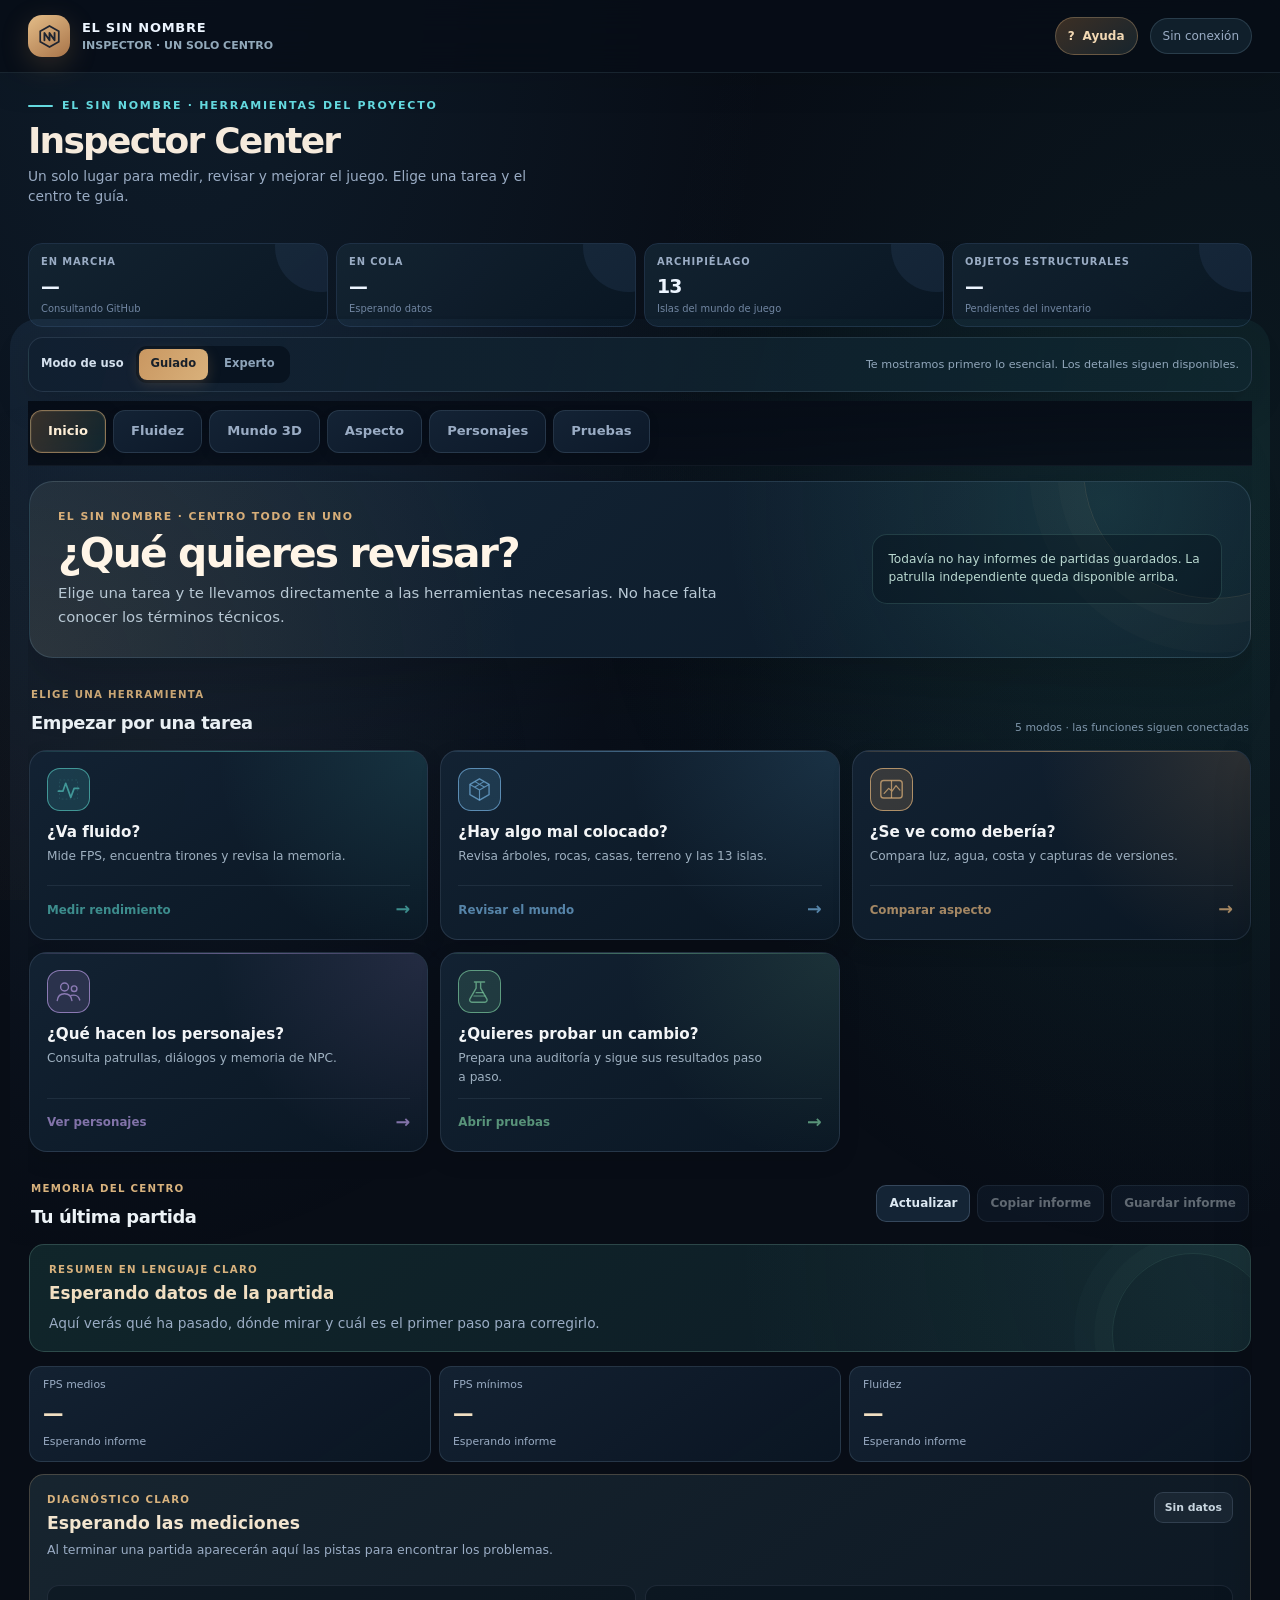
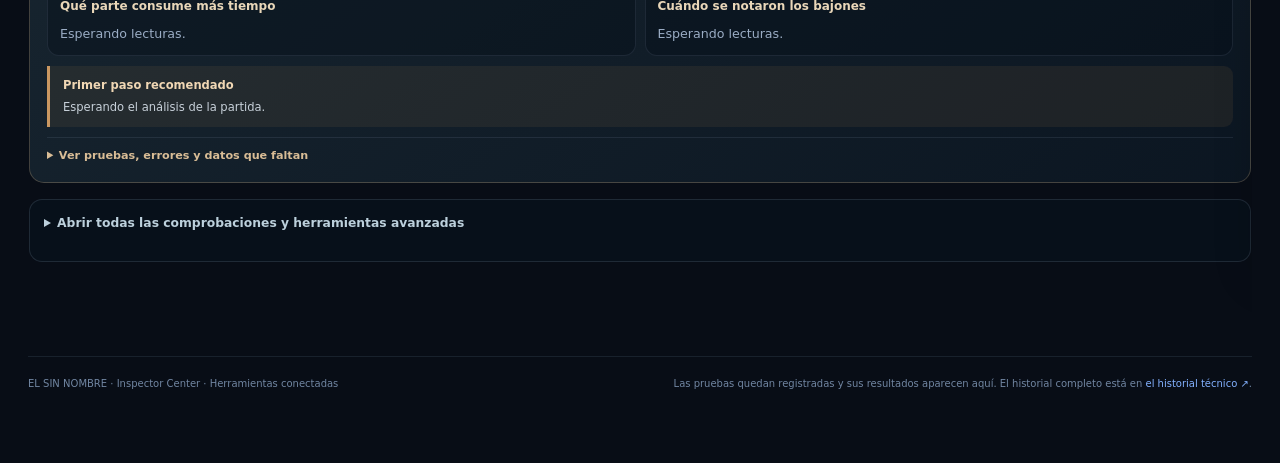
==== inspector/index.html @ 8fbc22d7 "Inspector: guardar y revisar galería de capturas * Add a persistent screenshot gallery to the Inspec" ====
<!doctype html>
<html lang="es">
<head>
<meta charset="utf-8">
<meta name="viewport" content="width=device-width,initial-scale=1,viewport-fit=cover">
<meta name="theme-color" content="#080d16">
<meta name="description" content="Centro de inspección todo en uno de EL SIN NOMBRE: rendimiento, mundo 3D, aspecto, personajes y pruebas.">
<title>Inspector Center · EL SIN NOMBRE</title>
<link rel="stylesheet" href="style.css?v=phase1-live-4">
<link rel="stylesheet" href="unified-workbench.css?v=5">
</head>
<body>
<div class="app-shell">
  <header class="topbar">
    <a class="brand" href="#inicio" aria-label="EL SIN NOMBRE Inspector Center">
      <span class="brand-mark" aria-hidden="true">
        <svg viewBox="0 0 32 32" fill="none"><path d="M16 3.5 27 9.8v12.4L16 28.5 5 22.2V9.8L16 3.5Z" stroke="#071625" stroke-width="2"/><path d="M10 20.5V11.8l6 8.7v-8.7l6 8.7v-8.7" stroke="#071625" stroke-width="2.2" stroke-linecap="round" stroke-linejoin="round"/></svg>
      </span>
      <span class="brand-name">EL SIN NOMBRE<span class="brand-sub">INSPECTOR · UN SOLO CENTRO</span></span>
    </a>
    <nav class="nav" aria-label="Navegación principal">
      <a href="#control">Pruebas</a><a href="#patrulla-exploradores">Personajes</a><a href="#telemetria">Fluidez</a><a href="#radar">Mundo</a><a href="#comparativa">Aspecto</a>
    </nav>
    <div class="topbar-actions"><button class="guide-fab" id="guideFab" type="button" aria-label="Abrir guía y ayuda" title="Ayuda paso a paso">? <span>Ayuda</span></button><span class="connection" id="connection"><span class="dot"></span>Conectando</span></div>
  </header>

  <main id="inicio">
    <section class="hero">
      <div class="hero-copy">
        <div class="eyebrow">EL SIN NOMBRE · HERRAMIENTAS DEL PROYECTO</div>
        <h1>Inspector Center</h1>
        <p>Un solo lugar para medir, revisar y mejorar el juego. Elige una tarea y el centro te guía.</p>
      </div>
      <div class="hero-aside">
        <strong>Todo conectado. Nada eliminado.</strong>
        <p>Las herramientas avanzadas, los informes y las pruebas siguen disponibles cuando los necesitas.</p>
      </div>
    </section>

    <section class="overview" id="overview" aria-label="Resumen del sistema">
      <article class="overview-card"><div class="overview-label">En marcha</div><div class="overview-value" id="overviewRunning">—</div><div class="overview-foot" id="overviewRunningFoot">Consultando GitHub</div></article>
      <article class="overview-card"><div class="overview-label">En cola</div><div class="overview-value" id="overviewQueued">—</div><div class="overview-foot" id="overviewQueuedFoot">Esperando datos</div></article>
      <article class="overview-card"><div class="overview-label">Archipiélago</div><div class="overview-value" id="overviewIslands">13</div><div class="overview-foot">Islas del mundo de juego</div></article>
      <article class="overview-card"><div class="overview-label">Objetos estructurales</div><div class="overview-value" id="overviewStructures">—</div><div class="overview-foot" id="overviewStructuresFoot">Pendientes del inventario</div></article>
    </section>
    <div class="last-good-banner" id="lastGoodNotice" hidden role="status" aria-live="polite">
      <span class="last-good-pulse" aria-hidden="true"></span>
      <div><strong id="lastGoodTitle">Mostrando los últimos datos finalizados</strong><p id="lastGoodDescription">Se conservarán mientras llega la nueva inspección.</p></div>
      <span class="last-good-run" id="lastGoodRun">—</span>
    </div>

    <section class="section" id="patrulla-exploradores">
      <div class="section-heading">
        <div><div class="section-kicker">REVISIÓN DEL ARCHIPIÉLAGO</div><h2>Patrulla de exploradores</h2><p>Eira, Sól, Ulf y Týr revisan las 13 islas y anotan lo que encuentran. Aquí verás su último recorrido y qué zonas necesitan atención.</p></div>
        <span class="section-index">LECTURAS REALES</span>
      </div>
      <article class="panel patrol-dashboard">
        <div class="patrol-dashboard-head">
          <div><div class="step-label">ÚLTIMO RECORRIDO</div><h3>¿Qué han encontrado?</h3><p id="patrolMeta">Esperando el primer informe de GitHub Actions.</p></div>
          <div class="patrol-actions"><button class="small-button" id="patrolRefresh" type="button">Actualizar patrulla</button><button class="primary" id="patrolRunWorkflow" type="button">Ver ejecución completa ↗</button></div>
        </div>
        <div class="patrol-status-row"><strong class="patrol-overall-state warning" id="patrolState">Sin informe disponible</strong><span id="patrolRenderer">Entorno pendiente</span><span id="patrolUpdated">—</span></div>
        <div class="patrol-agent-grid" id="patrolAgents">
          <div class="patrol-empty">La primera patrulla aparecerá aquí cuando termine una ejecución de GitHub Actions.</div>
        </div>
        <p class="patrol-caveat" id="patrolCaveat">Los datos que todavía no se pudieron medir aparecen como pendientes. El informe no inventa resultados.</p>
        <details class="technical"><summary>Ver informe JSON completo</summary><pre id="patrolReportJson">Sin informe todavía.</pre></details>
      </article>
    </section>

    <section class="section" id="control">
      <div class="section-heading">
        <div><div class="section-kicker">PRUEBAS DEL JUEGO</div><h2>Prepara una prueba</h2><p>Elige una comprobación cuando hayas hecho un cambio o quieras revisar un problema. Los resultados aparecerán aquí, sin tener que buscar en otras páginas.</p></div>
        <span class="section-index">RUN CONTROL</span>
      </div>
      <article class="panel active-runs-panel" aria-labelledby="activeRunsTitle">
        <div class="active-runs-head">
          <div><div class="step-label">ESTADO DE LAS PRUEBAS</div><h3 id="activeRunsTitle">Pruebas en curso <span class="active-run-count" id="activeRunCount">0</span></h3><p id="activeRunsSubtitle">Buscando pruebas en marcha y en cola…</p></div>
          <span class="live-indicator"><i></i> ACTUALIZACIÓN AUTOMÁTICA</span>
        </div>
        <div class="active-runs-list" id="activeRunsList" aria-live="polite">
          <div class="active-runs-empty"><strong>Buscando ejecuciones</strong>Las pruebas en curso y en cola aparecerán aquí.</div>
        </div>
      </article>
      <div class="control-grid">
        <article class="panel launch-panel">
          <div class="panel-title"><h3>¿Qué profundidad necesitas?</h3><span class="step-label">Puedes cambiarla antes de empezar</span></div>
          <div class="levels" role="group" aria-label="Nivel de inspección">
            <button class="level" type="button" data-level="quick" aria-pressed="true"><strong>Rápido</strong><small>Comprueba que el juego arranca</small></button>
            <button class="level" type="button" data-level="complete" aria-pressed="false"><strong>Completo</strong><small>Revisa mundo, costa y texturas</small></button>
            <button class="level" type="button" data-level="deep" aria-pressed="false"><strong>Profundo</strong><small>Añade comparación visual y mediciones</small></button>
          </div>
          <div class="field-row expert-only">
            <div class="field"><label for="targetBranch">Rama que se inspecciona</label><input id="targetBranch" value="main" autocomplete="off" spellcheck="false"></div>
            <div class="field"><label for="beforeRef">Referencia ANTES · opcional</label><input id="beforeRef" placeholder="Automática: versión anterior" autocomplete="off" spellcheck="false"></div>
          </div>
          <div class="launch-actions"><button class="primary" id="launchButton" type="button">Iniciar prueba <span aria-hidden="true">↗</span></button><button class="token-gear expert-only" id="tokenSettingsButton" type="button" aria-label="Ajustes avanzados de conexión" aria-controls="tokenDetails" aria-expanded="false" title="Ajustes avanzados">⚙</button></div>
          <p class="inline-state" id="launchMessage" role="status" aria-live="polite">Nivel elegido: <strong id="selectedLevel">Rápido</strong>. No se iniciará nada hasta que confirmes la ejecución en GitHub.</p>

          <details class="token-box" id="tokenDetails">
            <summary>Conexión avanzada · opcional</summary>
            <p>Solo hace falta si quieres iniciar pruebas sin salir de este panel. Permiso necesario: <strong>Actions: Read and write</strong>. El token se envía directamente a GitHub; nunca lo pegues en este chat.</p>
            <div class="token-input"><input id="githubToken" type="password" placeholder="github_pat_…" autocomplete="off" autocapitalize="off" spellcheck="false" aria-label="Token de acceso fino de GitHub"><button class="small-button" id="toggleToken" type="button">Mostrar</button></div>
            <div class="token-actions">
              <label><input id="sessionKeep" type="checkbox"> Mantener hasta cerrar esta pestaña</label>
              <button class="small-button" id="saveToken" type="button">Aplicar token</button>
              <button class="small-button" id="clearToken" type="button">Eliminar</button>
            </div>
            <p class="token-foot" id="tokenState">Sin token también puedes iniciar desde GitHub con el botón azul.</p>
          </details>
        </article>

        <article class="panel run-panel">
          <div class="run-top">
            <div><div class="step-label">Detalle de la prueba seleccionada</div><div class="run-number" id="runNumber">—</div><div class="run-meta" id="runBranch">Consultando rama</div><div class="run-meta" id="runDate">Consultando inicio</div></div>
            <span class="status-pill" id="runState">Buscando</span>
          </div>
          <div class="progress-row">
            <div class="progress-ring"><svg viewBox="0 0 72 72" aria-hidden="true"><circle class="track" cx="36" cy="36" r="30"/><circle class="value" id="progressCircle" cx="36" cy="36" r="30"/></svg><strong id="progressValue" aria-label="Progreso">—</strong></div>
            <div class="progress-copy"><span class="run-phase-status" id="runPhaseStatus">PREPARANDO</span><strong id="runPhaseTitle">Preparando el entorno</strong><p id="runPhaseDescription">La auditoría está consultando GitHub Actions.</p><div class="progress-track"><span id="progressTrack"></span></div></div>
          </div>
          <div class="panel-title"><h3>Imágenes del resultado</h3><span class="step-label" id="evidenceStatus">Esperando imágenes</span></div>
          <div class="evidence-inline" id="evidenceGrid" aria-live="polite"><div class="evidence-empty">Las capturas aparecerán aquí automáticamente cuando estén listas.</div></div>
          <div class="panel-title run-actions-title"><h3>Qué está comprobando</h3><span class="run-links"><a id="runArtifactsLink" href="#" target="_blank" rel="noopener">Todos los archivos ↗</a><a id="runTechnicalLink" href="#" target="_blank" rel="noopener">Logs ↗</a></span></div>
          <div class="step-list" id="stepList"><div class="empty-state"><div><strong>Conectando con el inspector</strong>Los pasos aparecerán aquí, uno por uno.</div></div></div>
          <div class="footer-meta"><span id="updatedAt">Actualizando automáticamente</span><button class="small-button" id="refreshNow" type="button">Actualizar ahora</button></div>
        </article>
      </div>
    </section>

    <section class="section" id="diagnostico-en-vivo">
      <div class="section-heading">
        <div><div class="section-kicker">MEDICIÓN EN DIRECTO</div><h2>Mide la fluidez del juego</h2><p>Abre el juego en este panel y juega como siempre. El centro irá midiendo los FPS y los tiempos de fotograma para localizar los tirones.</p></div>
        <span class="section-index">SESIÓN LOCAL</span>
      </div>
      <article class="chart-card live-diagnostic-card">
        <div class="live-diagnostic-actions">
          <button class="primary" id="liveGameStart" type="button">Abrir el juego y medir</button>
          <button class="small-button" id="liveGameSample" type="button" disabled>Tomar muestra</button>
          <button class="small-button" id="liveGameStop" type="button" disabled>Detener medición</button>
          <label class="live-device-confirm"><input id="livePhysicalDevice" type="checkbox"> Estoy midiendo en mi Galaxy S26 Ultra</label><label class="live-device-confirm expert-only"><input id="liveEnableGpuProfiler" type="checkbox"> Medición avanzada de GPU (puede añadir carga)</label><span id="liveDiagnosticStatus" role="status" aria-live="polite">Esperando que abras el juego.</span>
        </div>
        <div class="live-game-frame-wrap" id="liveGameFrameWrap" hidden>
          <iframe id="liveGameFrame" title="EL SIN NOMBRE · sesión de medición" loading="lazy" allow="fullscreen; gamepad" referrerpolicy="strict-origin-when-cross-origin"></iframe>
        </div>
        <section class="capture-vault" aria-labelledby="captureVaultTitle">
          <div class="capture-vault-head">
            <div><span class="section-kicker">GALERÍA LOCAL</span><h3 id="captureVaultTitle">Capturas de tu partida</h3><p>Guarda imágenes del juego en este navegador y vuelve a verlas cuando regreses al Inspector.</p></div>
            <button class="primary" id="captureGameScreenshot" type="button" disabled>Guardar captura</button>
          </div>
          <div id="captureVaultStatus" class="capture-vault-status" role="status" aria-live="polite">Abre el juego para habilitar las capturas.</div>
          <div id="captureVaultGrid" class="capture-vault-grid"><div class="capture-vault-empty">Todavía no hay capturas guardadas.</div></div>
        </section>
        <div class="live-diagnostic-grid">
          <div><span>FPS del juego</span><strong id="liveFps">—</strong></div>
          <div><span>Frame time p50</span><strong id="liveP50">—</strong></div>
          <div><span>Frame time p95</span><strong id="liveP95">—</strong></div>
          <div><span>Frame time p99</span><strong id="liveP99">—</strong></div>
          <div><span>CPU · actualización del mundo</span><strong id="liveWorldCpu">—</strong></div>
          <div><span>CPU · envío de render</span><strong id="liveRenderCpu">—</strong></div>
          <div><span>GPU · tiempo de fotograma</span><strong id="liveGpu">—</strong></div>
          <div><span>Babylon · tiempo de render</span><strong id="liveSceneRender">—</strong></div>
          <div><span>Draw calls</span><strong id="liveDrawCalls">—</strong></div>
          <div><span>Mallas activas</span><strong id="liveActiveMeshes">—</strong></div>
          <div><span>Resolución interna</span><strong id="liveRenderSize">—</strong></div>
          <div><span>Heap JavaScript</span><strong id="liveHeap">—</strong></div>
        </div>
        <section class="live-finding-panel" aria-live="polite" aria-label="Resultado del diagnóstico">
          <div class="live-finding-head">
            <div><span>Resultado de la sesión</span><strong id="liveFindingStatus">Sin muestras suficientes</strong></div>
            <div><span>Gravedad</span><strong id="liveFindingSeverity">Sin determinar</strong></div>
            <div><span>Prioridad</span><strong id="liveFindingPriority">Sin asignar</strong></div>
          </div>
          <p id="liveFindingInterpretation">Inicia una partida para recoger intervalos válidos.</p>
          <div class="live-finding-columns">
            <div><strong>Posibles causas (no confirmadas)</strong><ul id="liveFindingCauses"><li>Aún no hay evidencias suficientes.</li></ul></div>
            <div><strong>Siguientes comprobaciones</strong><ul id="liveFindingNextSteps"><li>Repetir la medición en condiciones comparables.</li></ul></div>
          </div>
        </section>
        <div class="live-diagnostic-note" id="liveDiagnosticSource">Los datos aparecerán cuando el juego esté iniciado.</div>
        <div class="live-diagnostic-actions"><button class="small-button" id="liveDownloadReport" type="button">Descargar informe JSON</button></div>
        <p class="live-diagnostic-note">El navegador no ofrece temperatura del SoC/GPU, uso total de CPU, RAM total ni VRAM. El indicador de dispositivo es una declaración manual, no una comprobación técnica. Los resultados de CI/SwiftShader no representan la GPU real del teléfono.</p>
        <details class="technical"><summary>Ver evidencia de esta sesión</summary><pre id="liveDiagnosticJson">Sin muestras todavía.</pre></details>
      </article>
    </section>


    <section class="section" id="mundo">
      <div class="section-heading">
        <div><div class="section-kicker">REVISIÓN DEL ESCENARIO</div><h2>Revisa el mundo 3D</h2><p>Haz una captura después de recorrer la zona que te interesa. Revisaremos dónde están los objetos, cómo apoyan en el terreno y si hay problemas de colisión o texturas.</p></div>
        <span class="section-index">ESTADO DEL MUNDO</span>
      </div>
      <article class="chart-card live-diagnostic-card">
        <div class="live-diagnostic-actions">
          <button class="primary" id="worldInspectionCapture" type="button" disabled>Capturar la escena</button>
          <span id="worldInspectionStatus" role="status" aria-live="polite">Abre el juego en el panel de diagnóstico para habilitar la captura.</span>
        </div>
        <div class="live-diagnostic-grid">
          <div><span>Islas encontradas</span><strong id="worldIslandsCount">—</strong></div>
          <div><span>Objetos 3D revisados</span><strong id="worldMeshCount">—</strong></div>
          <div><span>Elementos móviles</span><strong id="worldTransformCount">—</strong></div>
          <div><span>Construcciones revisadas</span><strong id="worldStructureCount">—</strong></div>
          <div><span>Construcciones con problemas</span><strong id="worldUnsafeCount">—</strong></div>
          <div><span>Problemas que siguen visibles</span><strong id="worldVisibleUnsafeCount">—</strong></div>
          <div><span>Personajes del mundo</span><strong id="worldActorCount">—</strong></div>
          <div><span>Tripulantes enemigos</span><strong id="worldShipCrewCount">—</strong></div>
          <div><span>Texturas por cargar</span><strong id="worldPendingTextures">—</strong></div>
          <div><span>Animaciones</span><strong id="worldAnimationGroups">—</strong></div>
          <div><span>Objetos con colisión</span><strong id="worldCollisionCount">—</strong></div>
          <div><span>Posiciones incorrectas</span><strong id="worldInvalidTransformCount">—</strong></div>
          <div><span>FPS al capturar</span><strong id="worldFps">—</strong></div>
          <div><span>Zonas de colisión</span><strong id="worldColliderCount">—</strong></div>
          <div><span>Alturas del terreno</span><strong id="worldTerrainRange">—</strong></div>
        </div>
        <section class="live-finding-panel" aria-live="polite" aria-label="Hallazgos de inspección del mundo">
          <div class="live-finding-head">
            <div><span>Resultado de la inspección</span><strong id="worldInspectionFindingStatus">Sin captura</strong></div>
            <div><span>Prioridad máxima</span><strong id="worldInspectionFindingSeverity">—</strong></div>
          </div>
          <p id="worldInspectionFindingSummary">La captura se realiza únicamente cuando la solicitas.</p>
          <div class="live-finding-columns">
            <div><strong>Hallazgos y evidencias</strong><ul id="worldInspectionFindings"><li>Sin hallazgos todavía.</li></ul></div>
            <div><strong>Calidad de datos</strong><ul id="worldInspectionQuality"><li>Esperando la primera captura.</li></ul></div>
          </div>
        </section>
        <div class="live-diagnostic-actions"><button class="small-button" id="worldInspectionDownload" type="button" disabled>Descargar informe del mundo</button></div>
        <details class="technical"><summary>Ver inventario completo de Babylon.js</summary><pre id="worldInspectionJson">Sin captura todavía.</pre></details>
      </article>
    </section>

    <section class="section" id="telemetria">
      <div class="section-heading">
        <div><div class="section-kicker">HISTORIAL DE MEDICIONES</div><h2>Cómo se ha comportado el juego</h2><p>Consulta la evolución de los FPS y los tirones de las partidas guardadas.</p></div>
        <span class="section-index">DATOS MEDIDOS</span>
      </div>
      <div class="telemetry-grid" id="telemetryGrid">
        <article class="chart-card performance-card">
          <div class="chart-card-head">
            <div><h3>FPS y frame time</h3><p>Objetivo: 60 FPS · 16,6 ms</p></div>
            <details class="chart-help"><summary aria-label="Ayuda: FPS y frame time">?</summary><div>FPS: cuadros por segundo; 60 es el objetivo. Frame time p95: tiempo que tarda el 95 % de los fotogramas; cuanto menor, mejor. La línea verde marca 60 FPS y 16,6 ms. Las líneas discontinuas son ANTES.</div></details>
          </div>
          <div class="chart-legend"><span><i class="legend-line fps"></i> FPS DESPUÉS</span><span><i class="legend-line frame"></i> Frame time DESPUÉS</span><span><i class="legend-line baseline"></i> ANTES</span><span><i class="legend-line target"></i> Objetivo</span></div>
          <svg id="performanceChart" viewBox="0 0 720 238" role="img" aria-label="Gráfica temporal de FPS y tiempo de fotograma con líneas objetivo"></svg>
          <div class="chart-summary" id="performanceSummary">Esperando muestras de rendimiento.</div><div class="gauge-pair"><div class="gauge-card" id="fpsGaugeCard"><svg class="semigauge" viewBox="0 0 160 94" role="img" aria-label="FPS"><path class="gauge-track" d="M 18 78 A 62 62 0 0 1 142 78" pathLength="100"/><path class="gauge-arc" id="fpsGaugeArc" d="M 18 78 A 62 62 0 0 1 142 78" pathLength="100"/><line class="gauge-needle" id="fpsGaugeNeedle" x1="80" y1="78" x2="80" y2="29"/><circle class="gauge-hub" cx="80" cy="78" r="5"/></svg><strong id="fpsGaugeValue">—</strong><span class="gauge-label">FPS</span><small id="fpsGaugeState">Esperando datos</small></div><div class="gauge-card" id="frameGaugeCard"><svg class="semigauge" viewBox="0 0 160 94" role="img" aria-label="Tiempo por fotograma"><path class="gauge-track" d="M 18 78 A 62 62 0 0 1 142 78" pathLength="100"/><path class="gauge-arc" id="frameGaugeArc" d="M 18 78 A 62 62 0 0 1 142 78" pathLength="100"/><line class="gauge-needle" id="frameGaugeNeedle" x1="80" y1="78" x2="80" y2="29"/><circle class="gauge-hub" cx="80" cy="78" r="5"/></svg><strong id="frameGaugeValue">—</strong><span class="gauge-label">Tiempo por fotograma</span><small id="frameGaugeState">Esperando datos</small></div></div>
        </article>
        <article class="chart-card memory-card">
          <div class="chart-card-head">
            <div><h3>Memoria JavaScript</h3><p>Heap del navegador · MB</p></div>
            <details class="chart-help"><summary aria-label="Ayuda: memoria JavaScript">?</summary><div>Mide el heap JavaScript expuesto por Chromium desde que entra la partida y durante las lecturas posteriores. No es la RAM total del móvil ni la memoria de vídeo (VRAM); esas cifras no están disponibles en esta prueba.</div></details>
          </div>
          <div class="chart-legend"><span><i class="legend-line memory"></i> DESPUÉS</span><span><i class="legend-line baseline"></i> ANTES</span></div>
          <svg id="memoryChart" viewBox="0 0 720 190" role="img" aria-label="Gráfica de memoria del heap JavaScript durante la entrada al juego"></svg>
          <div class="chart-summary" id="memorySummary">Esperando una lectura de heap.</div>
        </article>
<article class="metric-card cpu-card gauge-metric-card"><div class="metric-head"><span class="metric-icon">◇</span><span class="metric-name">CPU · actualización del mundo</span></div><div class="gauge-card" id="worldCpuGaugeCard"><svg class="semigauge" viewBox="0 0 160 94" role="img" aria-label="Actualización"><path class="gauge-track" d="M 18 78 A 62 62 0 0 1 142 78" pathLength="100"/><path class="gauge-arc" id="worldCpuGaugeArc" d="M 18 78 A 62 62 0 0 1 142 78" pathLength="100"/><line class="gauge-needle" id="worldCpuGaugeNeedle" x1="80" y1="78" x2="80" y2="29"/><circle class="gauge-hub" cx="80" cy="78" r="5"/></svg><strong id="worldCpuGaugeValue">—</strong><span class="gauge-label">Actualización</span><small id="worldCpuGaugeState">Esperando datos</small></div><div class="metric-value" id="worldCpuValue">—</div><div class="metric-unit" id="worldCpuUnit">Esperando mediciones de la inspección</div></article>
<article class="metric-card cpu-card gauge-metric-card"><div class="metric-head"><span class="metric-icon">▧</span><span class="metric-name">CPU · envío de render</span></div><div class="gauge-card" id="renderCpuGaugeCard"><svg class="semigauge" viewBox="0 0 160 94" role="img" aria-label="Preparación de render"><path class="gauge-track" d="M 18 78 A 62 62 0 0 1 142 78" pathLength="100"/><path class="gauge-arc" id="renderCpuGaugeArc" d="M 18 78 A 62 62 0 0 1 142 78" pathLength="100"/><line class="gauge-needle" id="renderCpuGaugeNeedle" x1="80" y1="78" x2="80" y2="29"/><circle class="gauge-hub" cx="80" cy="78" r="5"/></svg><strong id="renderCpuGaugeValue">—</strong><span class="gauge-label">Preparación de render</span><small id="renderCpuGaugeState">Esperando datos</small></div><div class="metric-value" id="renderCpuValue">—</div><div class="metric-unit" id="renderCpuUnit">Esperando mediciones de la inspección</div></article>
      </div>
      <div class="telemetry-caveat" id="telemetryCaveat">La prueba usa Chromium + ANGLE SwiftShader. No es una medición física de la GPU Adreno ni de la RAM total del S26 Ultra.</div>
      <details class="technical"><summary>Ver datos originales y diagnóstico</summary><pre id="technicalJson">Los diagnósticos aparecerán aquí cuando la inspección publique su manifiesto.</pre></details>
    </section>


    <section class="section" id="radar">
      <div class="section-heading">
        <div><div class="section-kicker">MAPA DEL ARCHIPIÉLAGO</div><h2>Explora las 13 islas</h2><p>Selecciona una isla o una construcción para ver su ubicación y si está bien apoyada en el terreno.</p></div>
        <span class="section-index">13 ISLAS</span>
      </div>
      <article class="panel radar-panel">
        <div class="panel-title"><h3>13 islas · 39 estructuras</h3><div class="panel-title-tools"><span class="step-label" id="radarStats">Esperando inventario</span><details class="chart-help"><summary aria-label="Ayuda: radar de islas">?</summary><div>Cada isla usa coordenadas reales del motor. Los puntos son estructuras: verde = apoyo dentro de 2 cm; rojo = desnivel superior a 2 cm; gris = falta medición. El contador muestra lo detectado de un objetivo de 39, no completa datos ausentes.</div></details></div></div>
        <div class="radar-layout">
          <div>
            <div class="radar-map">
              <svg id="radarSvg" viewBox="0 0 900 540" role="img" aria-label="Mapa vectorial interactivo de las trece islas"></svg>
              <div class="empty-state" id="radarEmpty"><div><strong>El radar se está preparando</strong>El inventario de islas y estructuras se dibujará con coordenadas reales de Babylon, no con posiciones estimadas.</div></div>
            </div>
            <div class="radar-legend"><span class="legend-item"><i class="legend-dot green"></i> Apoyo ≤ 2 cm</span><span class="legend-item"><i class="legend-dot red"></i> Desnivel &gt; 2 cm</span><span class="legend-item"><i class="legend-dot"></i> Sin medir</span><span class="legend-item">● Isla · punto pequeño: estructura</span></div>
            <div class="radar-footer">La inspección principal es de solo lectura. Los estados se obtienen de las mediciones geométricas y de los informes de cimentación; los elementos sin medida no se marcan como correctos.</div>
          </div>
          <aside class="radar-side" id="radarDetail"><div class="empty-state"><div><strong>Selecciona una isla</strong>El detalle de sus estructuras y apoyos aparecerá aquí.</div></div></aside>
        </div>
        <div class="radar-counts" id="radarCounts"></div>
      </article>
    </section>


    <section class="section" id="comparativa">
      <div class="section-heading">
        <div><div class="section-kicker">COMPARACIÓN VISUAL</div><h2>Compara el antes y el después</h2><p>Elige amanecer, mediodía, atardecer o noche y desliza la imagen para ver los cambios.</p></div>
        <span class="section-index">S26 ULTRA · A/B</span>
      </div>
      <article class="panel compare-panel">
        <div class="panel-title"><h3><span id="phaseName">Amanecer</span> <span class="muted" id="phaseTime">06:00</span></h3><span class="step-label"><span id="beforeBuild">—</span> → <span id="afterBuild">—</span></span></div>
        <div class="phase-tabs" role="group" aria-label="Fase horaria">
          <button class="phase-tab" data-phase="dawn" type="button" aria-pressed="true"><span class="phase-thumb"><img alt="" loading="lazy"><span class="phase-placeholder">Pendiente</span><svg class="sky-art dawn" viewBox="0 0 120 52" aria-hidden="true"><path d="M0 39 Q30 34 60 39 T120 39M0 46 Q30 41 60 46 T120 46" fill="none" stroke="currentColor" stroke-opacity=".5" stroke-width="2"/><circle cx="60" cy="31" r="10" fill="#f3c27c"/></svg></span><strong>Amanecer</strong><small>06:00 · luz fría</small></button>
          <button class="phase-tab" data-phase="noon" type="button" aria-pressed="false"><span class="phase-thumb"><img alt="" loading="lazy"><span class="phase-placeholder">Pendiente</span><svg class="sky-art noon" viewBox="0 0 120 52" aria-hidden="true"><path d="M0 40 Q30 35 60 40 T120 40" fill="none" stroke="currentColor" stroke-opacity=".55" stroke-width="2"/><circle cx="60" cy="18" r="11" fill="#f7d47a"/><g stroke="#f7d47a" stroke-width="2" stroke-linecap="round"><path d="M60 2v6M60 29v6M44 18h6M70 18h6M48 6l4 4M68 26l4 4M72 6l-4 4M52 26l-4 4"/></g></svg></span><strong>Mediodía</strong><small>12:00 · luz alta</small></button>
          <button class="phase-tab" data-phase="dusk" type="button" aria-pressed="false"><span class="phase-thumb"><img alt="" loading="lazy"><span class="phase-placeholder">Pendiente</span><svg class="sky-art dusk" viewBox="0 0 120 52" aria-hidden="true"><path d="M0 39 Q30 34 60 39 T120 39M0 46 Q30 41 60 46 T120 46" fill="none" stroke="currentColor" stroke-opacity=".5" stroke-width="2"/><circle cx="60" cy="37" r="10" fill="#ee966e"/></svg></span><strong>Atardecer</strong><small>18:00 · luz cálida</small></button>
          <button class="phase-tab" data-phase="midnight" type="button" aria-pressed="false"><span class="phase-thumb"><img alt="" loading="lazy"><span class="phase-placeholder">Pendiente</span><svg class="sky-art midnight" viewBox="0 0 120 52" aria-hidden="true"><path d="M0 40 Q30 35 60 40 T120 40M0 46 Q30 41 60 46 T120 46" fill="none" stroke="currentColor" stroke-opacity=".5" stroke-width="2"/><path d="M63 8a13 13 0 1 0 13 18A11 11 0 0 1 63 8Z" fill="#bed4f9"/><g fill="#e7efff"><circle cx="36" cy="13" r="1.4"/><circle cx="91" cy="11" r="1.2"/><circle cx="102" cy="27" r="1"/></g></svg></span><strong>Noche</strong><small>00:00 · iluminación nocturna</small></button>
        </div>
        <div class="compare-layout">
          <div>
            <div class="compare-stage" id="compareStage" hidden>
              <img id="beforeImage" alt="Escena ANTES">
              <img id="afterImage" class="after-layer" alt="Escena DESPUÉS">
              <img id="differenceImage" class="difference-layer" alt="Mapa de diferencias">
              <span class="compare-tag before" id="beforeTag">ANTES</span><span class="compare-tag after" id="afterTag">DESPUÉS</span><span class="compare-divider" id="compareDivider"></span>
            </div>
            <div class="empty-state" id="compareEmpty"><div><strong>Esperando capturas de comparación</strong>Una inspección profunda publica las ocho imágenes y los cuatro mapas de diferencias para este visor.</div></div>
          </div>
          <aside class="compare-controls">
            <h3>Comparación táctil</h3><p>Arrastra el control o desliza sobre la imagen para comparar las dos versiones.</p>
            <div class="range-label"><span>Antes</span><span>Revelar después</span></div>
            <input id="compareRange" type="range" min="0" max="100" value="50" aria-label="Deslizador de comparación antes y después">
            <div class="toggle-row"><label for="differenceToggle">Superponer mapa de diferencias</label><input class="switch" id="differenceToggle" type="checkbox"></div>
            <div class="phase-stats"><div class="phase-stat"><span>Lectura de esta fase</span><strong id="phaseMeta">0 / 4 fases disponibles</strong></div><div class="phase-stat"><span>Prueba visual</span><strong>Capturas sincronizadas</strong></div></div>
          </aside>
        </div>
        <div class="compare-note"><svg viewBox="0 0 24 24" fill="none" stroke="currentColor" stroke-width="1.8"><circle cx="12" cy="12" r="9"/><path d="M12 11v5m0-8h.01"/></svg><span>Las imágenes se capturan con la misma semilla, cámara y hora del día. El comparador usa pruebas de Chromium; las diferencias de píxeles son evidencia visual, no una valoración automática de calidad.</span></div>
      </article>
    </section>


    
    
    
    




    <section class="section" id="inteligencia-npc">
      <div class="section-heading">
        <div><div class="section-kicker">PERSONAJES Y MEMORIA</div><h2>Qué recuerdan los personajes</h2><p>Consulta qué han observado los especialistas, cómo evolucionan los diálogos y qué problemas se repiten entre partidas.</p></div>
        <span class="section-index">MEMORIA LOCAL</span>
      </div>
      <article class="chart-card live-diagnostic-card">
        <div class="live-diagnostic-actions">
          <button class="primary" id="npcAgentsRefresh" type="button">Actualizar informes</button>
          <button class="small-button" id="npcAgentsExport" type="button">Exportar informes y análisis</button>
          <span id="npcAgentsStatus" role="status" aria-live="polite">Esperando la memoria local de especialistas.</span>
        </div>
        <div class="live-diagnostic-grid">
          <div><span>Partidas guardadas</span><strong id="npcAgentsSessionCount">—</strong></div>
          <div><span>Lecturas acumuladas</span><strong id="npcAgentsSampleCount">—</strong></div>
          <div><span>Especialistas</span><strong>4</strong></div>
          <div><span>Modo juego</span><strong>Sin agentes físicos</strong></div>
        </div>
        <h3>Estado de los especialistas</h3>
        <div class="telemetry-grid" id="npcAgentsSpecialists">
          <p class="live-diagnostic-note">Cargando Eira, Sól, Ulf y Týr…</p>
        </div>
        <h3>Informes recientes de partidas</h3>
        <div class="telemetry-grid" id="npcAgentsReports">
          <p class="live-diagnostic-note">Todavía no se han leído informes.</p>
        </div>
        <details class="technical"><summary>Memoria compartida de especialistas</summary><ul id="npcAgentsMemory"><li>Esperando registros.</li></ul></details>
        <p class="live-diagnostic-note">El análisis de rendimiento es local y basado en mediciones. El puente de IA externo no se considera conectado mientras no exista un servicio HTTPS autenticado. Las reparaciones no se aplican automáticamente ni se publican sin validación y supervisión.</p>
      </article>
    </section>

    <footer class="footer"><span>EL SIN NOMBRE · Inspector Center · Herramientas conectadas</span><span>Las pruebas quedan registradas y sus resultados aparecen aquí. El historial completo está en <a id="artifactsLink" href="https://github.com/bonillamarquezpablo-lab/Minimo-android/actions" target="_blank" rel="noopener">el historial técnico ↗</a>.</span></footer>
  </main>
  <aside class="guide-panel" id="guidePanel" hidden role="dialog" aria-modal="false" aria-labelledby="guideStepTitle" aria-live="polite">
    <div class="guide-panel-top"><span id="guideStepMeta">PASO 1 DE 7</span><button class="guide-close" id="guideClose" type="button" aria-label="Cerrar guía">×</button></div>
    <div class="guide-panel-progress"><span id="guideProgress"></span></div>
    <h2 id="guideStepTitle">Vamos paso a paso</h2>
    <p id="guideStepText">Te explicaré cómo usar el Inspector.</p>
    <div class="guide-panel-actions">
      <button class="guide-secondary" id="guidePrev" type="button">Anterior</button>
      <button class="guide-primary" id="guideNext" type="button">Siguiente →</button>
    </div>
    <button class="guide-finish" id="guideFinish" type="button">Terminar guía</button>
  </aside>
</div>
<script src="app.js?v=20261113.11" defer></script>
<script type="module" src="phase1-live.js?v=4"></script>
<script src="explorer-patrol.js?v=1" defer></script>
<script src="../scripts/npc-agent-core.js" defer></script>
<script src="../scripts/npc-agent-runtime.js" defer></script>
<script src="npc-agents.js?v=3" defer></script>
<script src="unified-workbench.js?v=7" defer></script>
</body>
</html>
---- inspector/style.css ----
:root{
  color-scheme:dark;
  --bg:#080d16;--surface:#111b2a;--surface-2:#172437;--surface-3:#1d3049;
  --line:#263b55;--line-soft:#1e3045;--text:#edf5ff;--muted:#9aacc4;
  --subtle:#7186a2;--blue:#83b1ff;--cyan:#65dbe1;--green:#52d5a0;
  --amber:#f4bd68;--red:#ff777f;--shadow:0 24px 70px rgba(0,0,0,.28);
  --radius:24px;
}
*{box-sizing:border-box}
html{scroll-behavior:smooth;scroll-padding-top:88px}
body{margin:0;min-width:320px;background:radial-gradient(ellipse at 18% -10%,rgba(48,93,146,.34),transparent 46%),radial-gradient(ellipse at 100% 26%,rgba(23,102,112,.12),transparent 34%),var(--bg);color:var(--text);font:15px/1.55 Inter,ui-sans-serif,system-ui,-apple-system,BlinkMacSystemFont,"Segoe UI",sans-serif}
button,input{font:inherit}
button,a,input{ -webkit-tap-highlight-color:transparent}
button{color:inherit}
a{color:var(--blue)}
.app-shell{max-width:1440px;margin:0 auto;padding:0 28px 72px}
.topbar{position:sticky;top:0;z-index:20;display:flex;align-items:center;justify-content:space-between;gap:22px;margin:0 -28px;padding:15px 28px;border-bottom:1px solid rgba(113,141,174,.16);background:rgba(8,13,22,.88);backdrop-filter:blur(18px)}
.brand{display:flex;align-items:center;gap:12px;min-width:220px;text-decoration:none;color:var(--text)}
.brand-mark{width:42px;height:42px;border-radius:14px;background:linear-gradient(145deg,#8db7ff,#3e6bb5);display:grid;place-items:center;box-shadow:0 8px 26px rgba(83,145,234,.2)}
.brand-mark svg{width:27px;height:27px}
.brand-name{font-weight:850;letter-spacing:.055em;font-size:13px;line-height:1.2}
.brand-sub{display:block;color:var(--muted);font-size:11px;font-weight:550;letter-spacing:0;margin-top:4px}
.nav{display:flex;align-items:center;gap:5px}
.nav a{color:var(--muted);padding:8px 12px;border-radius:999px;text-decoration:none;font-size:13px;font-weight:650}
.nav a:hover,.nav a:focus-visible{color:var(--text);background:#1a2a3e;outline:none}
.connection{display:inline-flex;align-items:center;gap:8px;padding:8px 12px;border:1px solid var(--line);border-radius:999px;background:#111d2d;color:var(--muted);font-size:12px;white-space:nowrap}
.dot{width:8px;height:8px;border-radius:50%;background:var(--amber);box-shadow:0 0 0 4px rgba(244,189,104,.1)}
.connection.online .dot{background:var(--green);box-shadow:0 0 0 4px rgba(82,213,160,.1)}
.hero{display:grid;grid-template-columns:minmax(0,1.4fr) minmax(260px,.6fr);gap:28px;align-items:end;padding:44px 0 26px}
.eyebrow{display:flex;align-items:center;gap:9px;color:var(--cyan);font-size:11px;font-weight:850;letter-spacing:.16em;text-transform:uppercase}
.eyebrow:before{content:"";width:25px;height:2px;background:var(--cyan);border-radius:4px}
h1{font-size:clamp(34px,5vw,62px);line-height:.98;letter-spacing:-.055em;margin:14px 0 15px;font-weight:850}
.hero-copy p{max-width:720px;color:var(--muted);font-size:17px;margin:0}
.hero-aside{padding:19px 21px;border:1px solid rgba(101,219,225,.22);border-radius:20px;background:linear-gradient(145deg,rgba(33,75,91,.34),rgba(20,35,54,.42))}
.hero-aside strong{display:block;font-size:14px;margin-bottom:5px}
.hero-aside p{margin:0;color:var(--muted);font-size:12px}
.overview{display:grid;grid-template-columns:repeat(4,minmax(0,1fr));gap:12px;margin:10px 0 30px}
.overview-card{min-height:104px;padding:17px 18px;border:1px solid var(--line-soft);border-radius:18px;background:linear-gradient(145deg,rgba(21,33,50,.94),rgba(14,24,37,.9));position:relative;overflow:hidden}
.overview-card:after{content:"";position:absolute;width:90px;height:90px;border-radius:50%;right:-38px;top:-42px;background:rgba(131,177,255,.08)}
.overview-label{color:var(--muted);font-size:11px;font-weight:700;letter-spacing:.07em;text-transform:uppercase}
.overview-value{font-size:25px;font-weight:850;letter-spacing:-.04em;margin-top:7px}
.overview-foot{font-size:11px;color:var(--subtle);margin-top:1px}
.section{margin-top:34px;scroll-margin-top:90px}
.section-heading{display:flex;align-items:flex-end;justify-content:space-between;gap:18px;margin-bottom:16px}
.section-kicker{color:var(--cyan);font-size:10px;letter-spacing:.17em;text-transform:uppercase;font-weight:850}
.section-heading h2{margin:4px 0 0;font-size:clamp(22px,3vw,31px);letter-spacing:-.04em;line-height:1.1}
.section-heading p{margin:7px 0 0;color:var(--muted);font-size:13px;max-width:720px}
.section-index{color:#58718f;font-size:12px;font-weight:800;letter-spacing:.1em}
.panel{border:1px solid var(--line);border-radius:var(--radius);background:linear-gradient(145deg,rgba(19,31,47,.96),rgba(13,23,36,.96));box-shadow:var(--shadow)}
.control-grid{display:grid;grid-template-columns:minmax(0,.92fr) minmax(0,1.08fr);gap:15px}
.launch-panel,.run-panel{padding:23px}
.panel-title{display:flex;align-items:center;justify-content:space-between;gap:12px;margin-bottom:15px}
.panel-title h3{margin:0;font-size:17px;letter-spacing:-.025em}
.step-label{font-size:10px;color:var(--subtle);letter-spacing:.13em;text-transform:uppercase;font-weight:800}
.levels{display:grid;grid-template-columns:repeat(3,minmax(0,1fr));gap:9px;margin:18px 0}
.level{min-width:0;text-align:left;padding:13px 12px;border:1px solid var(--line);border-radius:16px;background:#0e1927;cursor:pointer;transition:.18s ease}
.level:hover{border-color:#47658a;transform:translateY(-1px)}
.level[aria-pressed=true]{border-color:var(--blue);background:linear-gradient(145deg,#1e395c,#172d49);box-shadow:inset 0 0 0 1px rgba(131,177,255,.36),0 8px 24px rgba(66,116,183,.12)}
.level strong{display:block;font-size:13px}
.level small{display:block;color:var(--muted);font-size:10px;line-height:1.4;margin-top:5px}
.field-row{display:grid;grid-template-columns:minmax(0,1fr) minmax(0,1fr);gap:10px;margin:14px 0}
.field label{display:block;color:var(--muted);font-size:11px;font-weight:700;margin-bottom:6px}
.field input{width:100%;min-width:0;border:1px solid var(--line);background:#0a1421;color:var(--text);border-radius:11px;padding:11px 12px;outline:none}
.field input:focus{border-color:var(--blue);box-shadow:0 0 0 3px rgba(131,177,255,.12)}
.primary{width:100%;display:flex;align-items:center;justify-content:center;gap:10px;min-height:52px;border:0;border-radius:14px;background:linear-gradient(105deg,#8cb8ff,#67a5f1);color:#071321;font-weight:850;box-shadow:0 12px 26px rgba(87,145,226,.22);cursor:pointer;transition:.18s ease}
.primary:hover{filter:brightness(1.06);transform:translateY(-1px)}
.primary:disabled{opacity:.55;cursor:wait;transform:none}
.primary svg{width:18px;height:18px}
.inline-state{font-size:12px;color:var(--muted);margin:10px 0 0;min-height:20px}
.inline-state.error{color:var(--red)}.inline-state.success{color:var(--green)}
.token-box{margin-top:15px;padding:13px 14px;border:1px solid var(--line-soft);border-radius:15px;background:rgba(7,15,25,.56)}
.token-box summary{display:flex;align-items:center;justify-content:space-between;gap:10px;cursor:pointer;font-size:12px;font-weight:750;list-style:none}
.token-box summary::-webkit-details-marker{display:none}
.token-box summary:after{content:"＋";color:var(--blue);font-size:18px}
.token-box[open] summary:after{content:"−"}
.token-box p{font-size:11px;color:var(--muted);margin:10px 0}
.token-input{display:flex;gap:8px}
.token-input input{flex:1;min-width:0;border:1px solid var(--line);background:#08121f;border-radius:10px;color:var(--text);padding:10px}
.small-button{border:1px solid var(--line);background:#17283c;color:var(--text);border-radius:10px;padding:9px 12px;font-size:11px;font-weight:750;cursor:pointer}
.small-button:hover{border-color:var(--blue)}
.token-actions{display:flex;align-items:center;gap:13px;flex-wrap:wrap;margin-top:9px;color:var(--muted);font-size:11px}
.token-actions label{display:flex;align-items:center;gap:6px}
.token-foot{font-size:10px!important;color:var(--subtle)!important}
.status-pill{display:inline-flex;align-items:center;gap:7px;white-space:nowrap;border-radius:999px;padding:6px 10px;background:#26344a;color:var(--muted);font-size:11px;font-weight:800}
.status-pill:before{content:"";width:7px;height:7px;border-radius:50%;background:currentColor}
.status-pill.running{background:rgba(244,189,104,.12);color:var(--amber)}
.status-pill.success{background:rgba(82,213,160,.12);color:var(--green)}
.status-pill.failure{background:rgba(255,119,127,.12);color:var(--red)}
.run-top{display:flex;justify-content:space-between;gap:16px;align-items:flex-start}
.run-number{font-size:26px;font-weight:850;letter-spacing:-.04em}
.run-number span{font-size:12px;color:var(--muted);font-weight:650;letter-spacing:0}
.run-meta{color:var(--muted);font-size:11px;margin-top:5px}
.run-meta a{text-decoration:none}
.progress-row{display:grid;grid-template-columns:76px minmax(0,1fr);align-items:center;gap:15px;margin:18px 0}
.progress-ring{width:76px;height:76px;position:relative}
.progress-ring svg{width:100%;height:100%;transform:rotate(-90deg)}
.progress-ring circle{fill:none;stroke-width:8}
.progress-ring .track{stroke:#263a53}
.progress-ring .value{stroke:var(--cyan);stroke-linecap:round;stroke-dasharray:188.5;stroke-dashoffset:188.5;transition:stroke-dashoffset .4s}
.progress-ring strong{position:absolute;inset:0;display:grid;place-items:center;font-size:18px}
.progress-copy strong{display:block;font-size:14px}
.progress-copy p{margin:3px 0 0;color:var(--muted);font-size:11px}
.progress-track{height:6px;border-radius:20px;background:#26384d;overflow:hidden;margin-top:10px}
.progress-track span{display:block;height:100%;background:linear-gradient(90deg,var(--blue),var(--cyan));border-radius:20px;transition:width .35s}
.progress-track span.indeterminate{width:34%;animation:inspector-progress 1.35s ease-in-out infinite alternate}
@keyframes inspector-progress{from{transform:translateX(0);opacity:.65}to{transform:translateX(190%);opacity:1}}
.step-list{display:grid;gap:7px;max-height:250px;overflow:auto;padding-right:3px}
.step{display:grid;grid-template-columns:17px minmax(0,1fr) auto;gap:9px;align-items:center;padding:9px 10px;border-radius:11px;background:rgba(8,17,28,.6);border:1px solid transparent}
.step.current{border-color:rgba(131,177,255,.25);background:rgba(47,83,126,.17)}
.step-icon{width:17px;height:17px;border-radius:50%;display:grid;place-items:center;background:#27384b;color:var(--muted);font-size:10px}
.step.done .step-icon{background:rgba(82,213,160,.15);color:var(--green)}
.step.failed .step-icon{background:rgba(255,119,127,.15);color:var(--red)}
.step.current .step-icon{background:rgba(244,189,104,.15);color:var(--amber)}
.step-name{font-size:11px;font-weight:700}
.step-time{font-size:10px;color:var(--subtle)}
.empty-state{min-height:116px;display:grid;place-items:center;text-align:center;padding:20px;color:var(--muted);font-size:12px}
.empty-state strong{display:block;color:var(--text);font-size:14px;margin-bottom:4px}
.compare-panel{padding:22px}
.phase-tabs{display:grid;grid-template-columns:repeat(4,minmax(0,1fr));gap:9px;margin:18px 0 14px}
.phase-tab{border:1px solid var(--line);background:#0c1725;border-radius:14px;padding:8px;cursor:pointer;text-align:left;min-width:0}
.phase-tab[aria-pressed=true]{border-color:var(--blue);box-shadow:inset 0 0 0 1px rgba(131,177,255,.35);background:#182a40}
.phase-thumb{height:57px;border-radius:8px;background:linear-gradient(140deg,#223b5a,#142337);overflow:hidden;position:relative;margin-bottom:7px}
.phase-thumb img{width:100%;height:100%;object-fit:cover;display:block;opacity:.85}
.phase-tab strong{display:block;font-size:11px}
.phase-tab small{display:block;font-size:9px;color:var(--muted)}
.compare-layout{display:grid;grid-template-columns:minmax(0,1fr) 250px;gap:18px;align-items:stretch}
.compare-stage{position:relative;overflow:hidden;aspect-ratio:480/980;max-height:640px;min-height:260px;border:1px solid var(--line);border-radius:18px;background:#07101b;isolation:isolate}
.compare-stage img{position:absolute;inset:0;width:100%;height:100%;object-fit:contain;display:block}
.compare-stage .after-layer{clip-path:inset(0 50% 0 0);z-index:2}
.compare-stage .difference-layer{z-index:3;opacity:0;pointer-events:none;transition:opacity .2s}
.compare-stage.show-difference .difference-layer{opacity:.54}
.compare-divider{position:absolute;z-index:4;top:0;bottom:0;left:50%;width:2px;background:#f2f8ff;box-shadow:0 0 0 1px #0a1a2a,0 0 18px #000;pointer-events:none}
.compare-divider:after{content:"↔";position:absolute;top:50%;left:50%;transform:translate(-50%,-50%);width:38px;height:38px;border-radius:50%;display:grid;place-items:center;background:#eaf3ff;color:#102034;box-shadow:0 5px 20px #0008;font-weight:900}
.compare-tag{position:absolute;z-index:5;top:12px;padding:6px 9px;background:rgba(5,12,20,.72);backdrop-filter:blur(8px);border:1px solid #ffffff22;border-radius:999px;font-size:10px;font-weight:800}
.compare-tag.before{left:12px}.compare-tag.after{right:12px}
.compare-controls{padding:15px;border:1px solid var(--line-soft);border-radius:17px;background:rgba(8,17,28,.54);display:flex;flex-direction:column}
.compare-controls h3{font-size:14px;margin:0}
.compare-controls p{font-size:11px;color:var(--muted);margin:7px 0 14px}
.range-label{display:flex;justify-content:space-between;color:var(--muted);font-size:10px;margin-bottom:7px}
input[type=range]{width:100%;accent-color:var(--blue);min-height:30px;cursor:ew-resize}
.toggle-row{display:flex;align-items:center;justify-content:space-between;gap:10px;margin-top:13px;padding-top:13px;border-top:1px solid var(--line-soft);font-size:11px;color:var(--muted)}
.switch{appearance:none;width:38px;height:22px;border-radius:99px;background:#30445b;position:relative;cursor:pointer;transition:.2s}
.switch:before{content:"";position:absolute;left:3px;top:3px;width:16px;height:16px;border-radius:50%;background:#eaf3ff;transition:.2s}
.switch:checked{background:#4187cc}
.switch:checked:before{left:19px}
.phase-stats{margin-top:14px;display:grid;gap:9px}
.phase-stat{padding:10px;border-radius:12px;background:#0a1522}
.phase-stat span{display:block;color:var(--muted);font-size:10px}
.phase-stat strong{font-size:15px}
.compare-note{display:flex;align-items:flex-start;gap:9px;margin-top:16px;color:var(--muted);font-size:11px}
.compare-note svg{width:17px;height:17px;flex:none;color:var(--amber)}
.radar-panel{padding:22px}
.radar-layout{display:grid;grid-template-columns:minmax(0,1.4fr) minmax(290px,.6fr);gap:16px}
.radar-map{position:relative;min-height:380px;border:1px solid var(--line);border-radius:19px;background:radial-gradient(ellipse at 50% 45%,rgba(39,93,121,.26),rgba(8,18,29,.96) 70%),repeating-linear-gradient(0deg,transparent,transparent 49px,rgba(102,143,178,.07) 50px),repeating-linear-gradient(90deg,transparent,transparent 49px,rgba(102,143,178,.07) 50px);overflow:hidden}
.radar-map svg{width:100%;height:100%;min-height:380px;display:block}
.island-shape{fill:rgba(79,139,130,.24);stroke:#4a8f83;stroke-width:1.7;cursor:pointer;transition:.18s}
.island-shape:hover,.island-shape.selected{fill:rgba(89,176,155,.4);stroke:#8fe1c5;stroke-width:2.4}
.island-node{fill:#c6e8e2;stroke:#0d2631;stroke-width:3;pointer-events:none}
.island-label{fill:#d9e8f7;font-size:12px;font-weight:700;pointer-events:none}
.structure-node{stroke:#081421;stroke-width:1.5;cursor:pointer;transition:r .15s}
.structure-node.grounded{fill:var(--green)}
.structure-node.misaligned{fill:var(--red)}
.structure-node.unknown{fill:#91a5bd}
.structure-node:hover{stroke:#fff;stroke-width:2.5}
.radar-side{border:1px solid var(--line-soft);border-radius:18px;background:rgba(8,17,28,.62);padding:17px;min-height:380px}
.radar-side h3{font-size:16px;margin:0}
.radar-side p{font-size:11px;color:var(--muted);margin:5px 0 12px}
.radar-counts{display:grid;grid-template-columns:repeat(3,1fr);gap:7px;margin:13px 0}
.radar-count{border:1px solid var(--line-soft);border-radius:11px;padding:9px;background:#101c2b}
.radar-count b{display:block;font-size:18px}
.radar-count span{font-size:9px;color:var(--muted)}
.structure-list{max-height:280px;overflow:auto;display:grid;gap:6px}
.structure-row{width:100%;display:flex;align-items:center;gap:8px;text-align:left;padding:9px 8px;border:1px solid transparent;border-radius:10px;background:#111e2d;cursor:pointer}
.structure-row:hover,.structure-row.selected{border-color:#45658a;background:#182b40}
.status-dot{width:8px;height:8px;flex:none;border-radius:50%;background:#91a5bd}
.status-dot.grounded{background:var(--green)}.status-dot.misaligned{background:var(--red)}
.structure-row-text{min-width:0;flex:1}
.structure-row-text strong{display:block;font-size:10px;white-space:nowrap;overflow:hidden;text-overflow:ellipsis}
.structure-row-text small{color:var(--muted);font-size:9px}
.structure-delta{font-size:10px;font-weight:800;color:var(--muted)}
.structure-delta.grounded{color:var(--green)}.structure-delta.misaligned{color:var(--red)}
.radar-legend{display:flex;align-items:center;gap:13px;flex-wrap:wrap;margin:12px 0 0;color:var(--muted);font-size:10px}
.legend-item{display:inline-flex;align-items:center;gap:6px}
.legend-dot{width:8px;height:8px;border-radius:50%;background:#91a5bd}
.legend-dot.green{background:var(--green)}.legend-dot.red{background:var(--red)}
.radar-footer{color:var(--subtle);font-size:10px;margin-top:10px}
.telemetry-grid{display:grid;grid-template-columns:repeat(4,minmax(0,1fr));gap:11px}
.metric-card{padding:16px;border:1px solid var(--line);border-radius:17px;background:linear-gradient(145deg,#15253a,#101a29)}
.metric-head{display:flex;align-items:center;justify-content:space-between;gap:8px}
.metric-icon{width:31px;height:31px;border-radius:10px;background:#223e5e;display:grid;place-items:center;color:var(--blue);font-weight:900}
.metric-name{color:var(--muted);font-size:10px;font-weight:750}
.metric-value{font-size:26px;font-weight:850;letter-spacing:-.05em;margin:10px 0 3px}
.metric-unit{font-size:11px;color:var(--muted);font-weight:650}
.metric-delta{display:inline-flex;align-items:center;gap:5px;font-size:10px;font-weight:800;border-radius:99px;padding:4px 7px;margin-top:6px}
.metric-delta.good{background:rgba(82,213,160,.12);color:var(--green)}
.metric-delta.bad{background:rgba(255,119,127,.12);color:var(--red)}
.metric-delta.neutral{background:rgba(244,189,104,.12);color:var(--amber)}
.metric-bars{display:grid;gap:5px;margin-top:12px}
.metric-bar-row{display:grid;grid-template-columns:27px 1fr 34px;align-items:center;gap:6px;color:var(--subtle);font-size:9px}
.metric-bar-track{height:5px;background:#26384d;border-radius:20px;overflow:hidden}
.metric-bar-fill{height:100%;border-radius:20px;background:#7495bc}
.metric-bar-fill.after{background:var(--cyan)}
.telemetry-caveat{display:flex;align-items:flex-start;gap:10px;margin-top:13px;padding:13px 15px;border-radius:13px;border:1px solid rgba(244,189,104,.2);background:rgba(112,78,31,.11);color:var(--muted);font-size:11px}
.technical{margin-top:16px;border:1px solid var(--line-soft);border-radius:15px;background:rgba(8,16,27,.55)}
.technical summary{padding:13px 15px;cursor:pointer;color:var(--muted);font-size:11px;font-weight:750}
.technical pre{max-height:280px;overflow:auto;padding:0 15px 15px;color:#a6bdd4;font-size:10px;white-space:pre-wrap;overflow-wrap:anywhere}
.footer{display:flex;justify-content:space-between;gap:14px;align-items:center;border-top:1px solid var(--line-soft);margin-top:40px;padding-top:19px;color:var(--subtle);font-size:10px}
.footer a{text-decoration:none}
.skeleton{background:linear-gradient(90deg,#19283a 25%,#243a54 45%,#19283a 65%);background-size:200% 100%;animation:shimmer 1.4s linear infinite;border-radius:8px}
@keyframes shimmer{to{background-position:-200% 0}}
.spin{width:12px;height:12px;border:2px solid #ffffff55;border-top-color:currentColor;border-radius:50%;display:inline-block;animation:rotate .8s linear infinite}
@keyframes rotate{to{transform:rotate(360deg)}}
.visually-hidden{position:absolute;width:1px;height:1px;padding:0;margin:-1px;overflow:hidden;clip:rect(0,0,0,0);white-space:nowrap;border:0}
@media(max-width:1000px){
 .app-shell{padding-inline:20px}.topbar{margin-inline:-20px;padding-inline:20px}
 .nav{display:none}.control-grid{grid-template-columns:1fr}.compare-layout{grid-template-columns:minmax(0,1fr) 220px}
 .radar-layout{grid-template-columns:minmax(0,1.1fr) minmax(260px,.9fr)}
}
@media(max-width:720px){
 .app-shell{padding-inline:14px;padding-bottom:45px}.topbar{margin-inline:-14px;padding:12px 14px}
 .brand{min-width:0}.connection{padding:7px 9px;font-size:10px}
 .hero{grid-template-columns:1fr;gap:16px;padding:32px 0 20px}
 .hero-copy p{font-size:14px}.hero-aside{padding:14px 16px}
 .overview{grid-template-columns:repeat(2,minmax(0,1fr));gap:8px;margin-bottom:23px}
 .overview-card{min-height:86px;padding:13px}.overview-value{font-size:22px}
 .section{margin-top:28px}.section-heading{align-items:flex-start}
 .launch-panel,.run-panel,.compare-panel,.radar-panel{padding:16px;border-radius:19px}
 .levels{grid-template-columns:1fr;gap:7px;margin:13px 0}
 .level{display:flex;align-items:center;justify-content:space-between;gap:10px;padding:11px 13px}
 .level small{max-width:55%;text-align:right;margin:0}
 .field-row{grid-template-columns:1fr}
 .compare-layout{grid-template-columns:1fr}
 .compare-stage{max-height:590px;aspect-ratio:480/900}
 .compare-controls{display:grid;grid-template-columns:1fr 1fr;gap:5px 14px}
 .compare-controls h3,.compare-controls p{grid-column:1/-1}
 .toggle-row{margin:0;padding:0;border:0;justify-content:flex-end}
 .phase-tabs{gap:6px}.phase-tab{padding:6px}.phase-thumb{height:48px}
 .phase-tab strong{font-size:10px}.phase-tab small{font-size:8px}
 .radar-layout{grid-template-columns:1fr}
 .radar-map,.radar-map svg{min-height:310px}
 .radar-side{min-height:0}.structure-list{max-height:260px}
 .telemetry-grid{grid-template-columns:repeat(2,minmax(0,1fr));gap:8px}
 .metric-card{padding:13px}.metric-value{font-size:22px}
 .footer{align-items:flex-start;flex-direction:column}
}
@media(max-width:390px){
 .app-shell{padding-inline:11px}.overview-card{padding:11px}
 .phase-tabs{grid-template-columns:repeat(2,minmax(0,1fr))}
 .phase-thumb{height:64px}
 .metric-value{font-size:20px}
 .token-input{flex-direction:column}
}
@media(prefers-reduced-motion:reduce){*,*::before,*::after{scroll-behavior:auto!important;animation-duration:.01ms!important;animation-iteration-count:1!important;transition-duration:.01ms!important}}


/* Visual-first dashboard: charts and live evidence take priority over explanatory copy. */
.hero{grid-template-columns:1fr;padding:22px 0 10px}
h1{font-size:clamp(27px,3.4vw,42px);line-height:1.02;margin:7px 0 6px;letter-spacing:-.045em}
.hero-copy p{font-size:13px}
.overview{margin:4px 0 18px}
.section{margin-top:22px}
.section-heading{margin-bottom:11px}
.section-heading h2{font-size:clamp(21px,2.6vw,28px)}
.section-heading p{font-size:12px;margin-top:4px}
.telemetry-grid{display:grid;grid-template-columns:minmax(0,1.6fr) minmax(280px,.8fr);gap:11px}
.chart-card{min-width:0;padding:17px;border:1px solid var(--line);border-radius:18px;background:linear-gradient(145deg,#15253a,#101a29)}
.performance-card{grid-column:1}
.memory-card{grid-column:2}
.chart-card-head{display:flex;align-items:flex-start;justify-content:space-between;gap:12px}
.chart-card-head h3{font-size:15px;margin:0;letter-spacing:-.02em}
.chart-card-head p{font-size:10px;color:var(--muted);margin:3px 0 0}
.chart-help{position:relative;flex:none}
.chart-help summary{width:25px;height:25px;display:grid;place-items:center;list-style:none;border:1px solid #466385;border-radius:50%;background:#1a3049;color:#b9d4f4;font-size:13px;font-weight:850;cursor:pointer}
.chart-help summary::-webkit-details-marker{display:none}
.chart-help[open] summary{border-color:var(--cyan);color:var(--cyan)}
.chart-help>div{position:absolute;z-index:12;right:0;top:32px;width:min(280px,78vw);padding:12px 13px;border:1px solid #3b5878;border-radius:12px;background:#0b1624;box-shadow:0 14px 38px #0009;color:var(--muted);font-size:11px;line-height:1.45}
.chart-legend{display:flex;align-items:center;gap:13px;flex-wrap:wrap;margin:11px 0 2px;color:var(--muted);font-size:9px;font-weight:750}
.chart-legend span{display:inline-flex;align-items:center;gap:6px}
.legend-line{display:inline-block;width:17px;height:3px;border-radius:8px;background:var(--cyan)}
.legend-line.fps,.legend-line.memory{background:var(--cyan)}
.legend-line.frame{background:var(--amber)}
.legend-line.baseline{height:0;border-top:2px dashed #7596bf;background:transparent}
.legend-line.target{height:0;border-top:2px dashed var(--green);background:transparent}
#performanceChart,#memoryChart{display:block;width:100%;height:auto;overflow:visible;margin-top:5px}
.chart-grid-line{stroke:#36506c;stroke-opacity:.42;stroke-width:1}
.chart-target{stroke:var(--green);stroke-width:1.7;stroke-dasharray:5 5;opacity:.9}
.chart-target-alt{opacity:.62}
.chart-target-label{fill:var(--green);font-size:10px;font-weight:800}
.chart-axis{fill:#8298b4;font-size:10px}
.chart-empty{fill:#91a6c0;font-size:13px}
.chart-summary{min-height:18px;color:var(--muted);font-size:10px;margin-top:3px}
.cpu-card{min-height:104px}
.cpu-card .metric-value{font-size:23px;margin:7px 0 0}
.telemetry-caveat{font-size:10px;padding:10px 12px;margin-top:10px}
.technical{margin-top:10px}
.panel-title-tools{display:flex;align-items:center;gap:10px}
.radar-map{min-height:320px}
.radar-map svg{min-height:320px}
.progress-ring strong{font-size:12px;line-height:1.05;max-width:54px;padding:7px;text-align:center;white-space:normal}
.progress-ring strong.is-label{font-size:10px;letter-spacing:-.02em}
.phase-tab:disabled{opacity:.48;cursor:not-allowed}
@media(max-width:1000px){
  .telemetry-grid{grid-template-columns:minmax(0,1.2fr) minmax(260px,.8fr)}
}
@media(max-width:720px){
  .hero{padding:16px 0 7px}
  .overview{margin-bottom:14px}
  .telemetry-grid{grid-template-columns:1fr}
  .performance-card,.memory-card{grid-column:auto}
  .chart-card{padding:13px}
  #performanceChart{min-height:170px}
  #memoryChart{min-height:140px}
  .chart-legend{gap:9px;font-size:8px}
  .radar-map,.radar-map svg{min-height:290px}
  .section{margin-top:19px}
}


/* Guided tour and plain-language states. */
.guide-strip{display:flex;align-items:center;justify-content:space-between;gap:16px;margin:13px 0 19px;padding:13px 16px;border:1px solid rgba(101,219,225,.24);border-radius:16px;background:linear-gradient(120deg,rgba(24,62,78,.58),rgba(18,32,49,.72))}
.guide-strip-copy{display:grid;gap:2px;min-width:0}
.guide-strip-copy strong{font-size:13px}
.guide-strip-copy span{font-size:11px;color:var(--muted)}
.guide-start,.guide-primary{border:0;border-radius:11px;padding:11px 14px;background:linear-gradient(105deg,#8cb8ff,#67a5f1);color:#071321;font-weight:850;font-size:12px;white-space:nowrap;cursor:pointer}
.guide-start span{margin-left:7px}
.guide-fab{position:fixed;z-index:40;right:max(16px,env(safe-area-inset-right));bottom:max(18px,env(safe-area-inset-bottom));display:flex;align-items:center;gap:8px;padding:11px 15px;border:1px solid #6b9bd2;border-radius:999px;background:#172c45;color:#eff7ff;box-shadow:0 8px 30px #0008;font-size:12px;font-weight:850;cursor:pointer}
.guide-fab[hidden],.guide-panel[hidden]{display:none}
.guide-panel{position:fixed;z-index:41;left:50%;bottom:max(14px,env(safe-area-inset-bottom));transform:translateX(-50%);width:min(620px,calc(100vw - 28px));padding:17px 18px 13px;border:1px solid #4b7095;border-radius:19px;background:rgba(10,20,33,.97);box-shadow:0 20px 70px #000b;backdrop-filter:blur(18px)}
.guide-panel-top{display:flex;align-items:center;justify-content:space-between;color:var(--cyan);font-size:10px;font-weight:900;letter-spacing:.13em}
.guide-close{width:31px;height:31px;border:1px solid var(--line);border-radius:50%;background:#182b40;color:var(--text);font-size:19px;cursor:pointer}
.guide-panel-progress{height:4px;margin:9px 0 12px;border-radius:99px;background:#293e57;overflow:hidden}
.guide-panel-progress span{display:block;height:100%;width:14.28%;border-radius:99px;background:linear-gradient(90deg,var(--blue),var(--cyan));transition:width .2s}
.guide-panel h2{margin:0 0 5px;font-size:17px;letter-spacing:-.02em}
.guide-panel p{margin:0;color:#b7c7da;font-size:12px;line-height:1.5}
.guide-panel-actions{display:flex;justify-content:space-between;gap:10px;margin-top:13px}
.guide-secondary{border:1px solid var(--line);border-radius:10px;padding:10px 13px;background:#142238;color:var(--text);font-size:11px;font-weight:800;cursor:pointer}
.guide-secondary:disabled{opacity:.35;cursor:not-allowed}
.guide-primary{padding:10px 15px}
.guide-finish{display:block;margin:8px auto 0;border:0;background:transparent;color:var(--muted);font-size:10px;text-decoration:underline;cursor:pointer}
.guide-focus{position:relative;z-index:1;outline:2px solid rgba(101,219,225,.92)!important;outline-offset:5px;border-radius:17px;box-shadow:0 0 0 7px rgba(101,219,225,.09),0 0 32px rgba(101,219,225,.12)!important;scroll-margin-top:110px}
.phase-thumb{display:grid;place-items:center}
.phase-placeholder{position:absolute;inset:auto 0 0;display:grid;place-items:center;padding:4px;background:rgba(5,13,22,.66);color:#b5c6db;font-size:9px;font-weight:800;letter-spacing:.06em;text-transform:uppercase}
.phase-tab:has(img[src]) .phase-placeholder{opacity:0}
.phase-tab:disabled .phase-placeholder{opacity:1}
#worldCpuUnit,#renderCpuUnit{display:block;min-height:2.5em}
@media(max-width:720px){
  .guide-strip{align-items:flex-start;flex-direction:column;gap:9px;padding:12px 13px}
  .guide-start{width:100%}
  .guide-panel{bottom:max(8px,env(safe-area-inset-bottom));padding:14px 14px 10px}
  .guide-panel h2{font-size:15px}
  .guide-panel p{font-size:11px}
  .guide-fab{right:12px;bottom:max(12px,env(safe-area-inset-bottom))}
  .guide-focus{scroll-margin-top:105px}
}


/* Clearer live operations, compact status ring and evidence previews inside the run card. */
.progress-row{grid-template-columns:66px minmax(0,1fr);gap:13px;align-items:center}
.progress-ring{width:66px;height:66px;flex:none}
.progress-ring strong{font-size:13px;line-height:1;max-width:none;white-space:nowrap;padding:0}
.progress-ring strong.is-spinning{font-size:22px;animation:inspector-ring-spin 1.2s linear infinite}
@keyframes inspector-ring-spin{to{transform:rotate(360deg)}}
.progress-copy{min-width:0}
.progress-copy strong{font-size:15px;line-height:1.24;overflow-wrap:anywhere}
.progress-copy p{font-size:11px;line-height:1.4;overflow-wrap:anywhere}
.run-phase-status{display:inline-flex;align-items:center;gap:6px;margin-bottom:5px;color:var(--cyan);font-size:9px;font-weight:900;letter-spacing:.13em}
.run-phase-status:before{content:"";width:7px;height:7px;border-radius:50%;background:currentColor}
.evidence-inline{display:grid;grid-template-columns:repeat(2,minmax(0,1fr));gap:8px;margin:0 0 14px}
.evidence-card{min-width:0;padding:9px;border:1px solid var(--line-soft);border-radius:13px;background:rgba(8,17,28,.62)}
.evidence-card-head{display:flex;align-items:baseline;justify-content:space-between;gap:8px;margin-bottom:7px}
.evidence-card-head strong{font-size:11px}
.evidence-card-head small{font-size:9px;color:var(--muted)}
.evidence-pair{display:grid;grid-template-columns:repeat(2,minmax(0,1fr));gap:5px}
.evidence-pair a{position:relative;display:block;min-width:0;overflow:hidden;border-radius:8px;background:#08121e;aspect-ratio:16/10}
.evidence-pair img{display:block;width:100%;height:100%;object-fit:cover}
.evidence-pair a span{position:absolute;left:4px;bottom:4px;padding:2px 4px;border-radius:4px;background:#07111dcc;color:#fff;font-size:8px;font-weight:850}
.evidence-missing,.evidence-empty-tile{display:grid;place-items:center;min-height:54px;border:1px dashed #31465e;border-radius:8px;color:var(--subtle);background:#0a1522;font-size:9px;text-align:center}
.run-actions-title{margin-top:0}
.github-start{display:inline-flex;align-items:center;gap:6px;margin-top:9px}
.token-box summary{font-size:11px}
.token-box p{font-size:10px;line-height:1.45}
@media(max-width:720px){
  .progress-row{grid-template-columns:58px minmax(0,1fr);gap:11px}
  .progress-ring{width:58px;height:58px}
  .progress-ring strong{font-size:12px}
  .progress-ring strong.is-spinning{font-size:20px}
  .progress-copy strong{font-size:14px}
  .progress-copy p{font-size:10px}
  .evidence-inline{gap:7px}
  .evidence-card{padding:7px}
}

/* Header help and guided tour: stable order, no automatic jump to the page footer. */
.topbar-actions{display:flex;align-items:center;gap:12px;flex:none}
.guide-fab{position:static;z-index:2;right:auto;bottom:auto;padding:9px 12px;box-shadow:none;border-color:#42658a;background:#172c45}
.guide-panel{max-height:min(42vh,340px);overflow:auto;bottom:max(12px,env(safe-area-inset-bottom))}
.guide-focus{scroll-margin-top:112px}
.radar-map{position:relative;overflow:hidden}
#radarSvg[data-live="true"] .radar-sweep-ring{fill:none;stroke:#65dbe1;stroke-width:2;stroke-opacity:.7;stroke-dasharray:4 8;transform-origin:450px 270px;animation:radar-sweep 9s linear infinite}
#radarSvg[data-live="true"] .island-node{animation:island-pulse 2.4s ease-in-out infinite}
@keyframes radar-sweep{to{transform:rotate(360deg)}}
@keyframes island-pulse{50%{r:10;opacity:.65}}
@media(max-width:720px){.topbar-actions{gap:7px}.guide-fab{padding:8px 10px;font-size:11px}.guide-panel{max-height:38vh}}
@media(prefers-reduced-motion:reduce){#radarSvg[data-live="true"] .radar-sweep-ring,#radarSvg[data-live="true"] .island-node{animation:none}}

/* Retained last report, animated live gauges and topographic radar. */
.last-good-banner{display:flex;align-items:center;gap:12px;margin:0 0 17px;padding:12px 14px;border:1px solid rgba(101,219,225,.28);border-radius:15px;background:linear-gradient(110deg,rgba(20,64,74,.58),rgba(17,31,47,.85))}
.last-good-banner[hidden]{display:none}.last-good-banner>div{min-width:0;flex:1}
.last-good-banner strong{display:block;font-size:12px}.last-good-banner p{margin:2px 0 0;color:var(--muted);font-size:10px;line-height:1.4}
.last-good-pulse{width:10px;height:10px;flex:none;border-radius:50%;background:var(--cyan);box-shadow:0 0 0 5px rgba(101,219,225,.11);animation:retained-pulse 1.8s ease-in-out infinite}
.last-good-run{flex:none;color:var(--cyan);font-size:9px;font-weight:900;letter-spacing:.08em}
@keyframes retained-pulse{50%{box-shadow:0 0 0 9px rgba(101,219,225,0)}}
.launch-actions{display:grid;grid-template-columns:minmax(0,1fr) 48px;gap:9px;align-items:stretch}.launch-actions .primary{width:100%;min-width:0}
.token-gear{display:grid;place-items:center;border:1px solid var(--line);border-radius:14px;background:#1a2b42;color:#bbd3f2;font-size:21px;cursor:pointer;transition:transform .18s,border-color .18s}
.token-gear:hover,.token-gear[aria-expanded=true]{border-color:var(--cyan);color:var(--cyan);transform:rotate(20deg)}
.gauge-pair{display:grid;grid-template-columns:repeat(2,minmax(0,1fr));gap:8px;margin-top:12px}
.gauge-card{min-width:0;text-align:center;padding:8px;border:1px solid var(--line-soft);border-radius:14px;background:rgba(8,17,28,.57)}
.semigauge{display:block;width:min(100%,150px);height:auto;margin:0 auto -4px;overflow:visible}
.gauge-track,.gauge-arc{fill:none;stroke-width:8;stroke-linecap:round}.gauge-track{stroke:#2b4058}.gauge-arc{stroke:var(--subtle);transition:stroke-dasharray .75s cubic-bezier(.2,.7,.25,1),stroke .3s}
.gauge-needle{stroke:#dceaff;stroke-width:2.8;stroke-linecap:round;transition:x2 .75s cubic-bezier(.2,.7,.25,1),y2 .75s cubic-bezier(.2,.7,.25,1)}.gauge-hub{fill:#dceaff;stroke:#172a42;stroke-width:2}
.gauge-card strong{display:block;font-size:15px;font-weight:900}.gauge-label{display:block;color:var(--muted);font-size:9px;font-weight:750}.gauge-card small{display:block;margin-top:3px;color:var(--subtle);font-size:8px;font-weight:850;letter-spacing:.1em;text-transform:uppercase}
.gauge-card[data-state=fluido] .gauge-arc{stroke:var(--green)}.gauge-card[data-state=justo] .gauge-arc{stroke:var(--amber)}.gauge-card[data-state=lento] .gauge-arc{stroke:var(--red)}.gauge-card[data-state=unknown] .gauge-arc{stroke:#49627c}
.gauge-metric-card .gauge-card{margin:8px auto 5px;max-width:180px}.gauge-metric-card .metric-value{font-size:18px;margin:3px 0}.gauge-metric-card .metric-unit{font-size:9px}
.radar-map.is-scanning:before{content:"";position:absolute;z-index:2;inset:-10%;pointer-events:none;border-radius:50%;background:conic-gradient(from 0deg,transparent 0deg,rgba(101,219,225,0) 286deg,rgba(101,219,225,.03) 310deg,rgba(101,219,225,.24) 350deg,rgba(101,219,225,0) 360deg);mask:radial-gradient(ellipse,transparent 0 17%,#000 18% 100%);animation:radar-sweep 7s linear infinite;mix-blend-mode:screen}
@keyframes radar-sweep{to{transform:rotate(360deg)}}
.island-contour{fill:none;stroke:#8fd8c8;stroke-opacity:.23;stroke-width:1;stroke-dasharray:2 3;pointer-events:none}
.radar-map.is-scanning .island-node{animation:island-signal 2.1s ease-in-out infinite}
@keyframes island-signal{50%{r:9;filter:drop-shadow(0 0 6px rgba(101,219,225,.75))}}
.island-warning,.structure-node.misaligned{animation:warning-signal 1.2s ease-in-out infinite;transform-box:fill-box;transform-origin:center}
@keyframes warning-signal{50%{opacity:.35;transform:scale(1.6)}}
.sky-art{position:absolute;inset:0;width:100%;height:100%;padding:3px 9px;pointer-events:none;opacity:.9}
.sky-art.dawn{color:#eab28a}.sky-art.noon{color:#e8d28d}.sky-art.dusk{color:#e98f70}.sky-art.midnight{color:#9cb7e7}
.phase-tab:has(img[src]) .sky-art{opacity:0}.phase-thumb{position:relative;overflow:hidden;background:linear-gradient(180deg,#14253a,#0c1928)}
.evidence-archive-link{grid-column:1/-1;display:block;padding:10px;border:1px solid #3b5878;border-radius:10px;background:#14243a;text-align:center;text-decoration:none;font-size:10px;font-weight:800}
@media(max-width:720px){.last-good-banner{align-items:flex-start;padding:10px 11px;gap:9px}.last-good-run{font-size:8px}.gauge-pair{gap:6px}.gauge-card{padding:5px}.gauge-card strong{font-size:13px}.gauge-label{font-size:8px}.gauge-card small{font-size:7px}.gauge-metric-card .metric-name{font-size:9px}}
@media(max-width:390px){.last-good-run{display:none}}


/* Inspector Center 2.0 — clear live queue, unmistakable states and restrained motion. */
.active-runs-panel{margin:0 0 14px;padding:18px;border:1px solid rgba(101,219,225,.24);border-radius:22px;background:linear-gradient(135deg,rgba(20,42,62,.96),rgba(13,24,38,.98));box-shadow:0 16px 42px rgba(0,0,0,.18)}
.active-runs-head{display:flex;align-items:center;justify-content:space-between;gap:14px;margin-bottom:13px}
.active-runs-head h3{display:flex;align-items:center;gap:9px;margin:3px 0 3px;font-size:18px;letter-spacing:-.025em}
.active-runs-head p{margin:0;color:var(--muted);font-size:11px}
.active-run-count{display:inline-grid;place-items:center;min-width:25px;height:25px;padding:0 7px;border:1px solid rgba(101,219,225,.3);border-radius:99px;background:rgba(101,219,225,.09);color:var(--cyan);font-size:11px}
.live-indicator{display:inline-flex;align-items:center;gap:7px;flex:none;color:#9eb4c9;font-size:9px;font-weight:850;letter-spacing:.1em}
.live-indicator i,.active-run-status i{width:7px;height:7px;border-radius:50%;background:var(--cyan);box-shadow:0 0 0 4px rgba(101,219,225,.1)}
.live-indicator i{animation:inspector-live-pulse 1.8s ease-out infinite}
.active-runs-list{display:grid;grid-template-columns:repeat(2,minmax(0,1fr));gap:9px}
.active-runs-empty{grid-column:1/-1;display:grid;gap:4px;padding:17px;border:1px dashed #3a536d;border-radius:14px;background:rgba(7,16,27,.34);color:var(--muted);font-size:11px}
.active-runs-empty strong{color:var(--text);font-size:13px}
.active-run-card{display:grid;gap:9px;min-width:0;padding:13px 14px;border:1px solid #293f59;border-radius:15px;background:rgba(8,17,29,.65);color:var(--text);text-align:left;cursor:pointer;transition:border-color .18s,background .18s,transform .18s,box-shadow .18s}
.active-run-card:hover{border-color:#5d83ad;background:rgba(17,37,58,.86);transform:translateY(-1px)}
.active-run-card.selected{border-color:rgba(101,219,225,.72);background:linear-gradient(120deg,rgba(20,62,72,.34),rgba(12,28,44,.92));box-shadow:inset 0 0 0 1px rgba(101,219,225,.12),0 0 0 3px rgba(101,219,225,.055)}
.active-run-top{display:flex;align-items:center;gap:9px;min-width:0;flex-wrap:wrap}
.active-run-number{font-size:17px;letter-spacing:-.03em}
.active-run-status{display:inline-flex;align-items:center;gap:6px;padding:5px 8px;border:1px solid rgba(101,219,225,.23);border-radius:99px;background:rgba(101,219,225,.08);color:var(--cyan);font-size:9px;font-weight:850}
.active-run-status.queued{border-color:rgba(244,189,104,.24);background:rgba(244,189,104,.08);color:var(--amber)}
.active-run-status.queued i{background:var(--amber);box-shadow:0 0 0 4px rgba(244,189,104,.1)}
.active-run-time{margin-left:auto;color:var(--muted);font-size:9px}
.active-run-branch{overflow:hidden;color:#c6d7e9;font-size:11px;text-overflow:ellipsis;white-space:nowrap}
.active-run-branch span{color:var(--subtle)}
.active-run-track{position:relative;display:block;height:4px;overflow:hidden;border-radius:99px;background:#253a52}
.active-run-track i{display:block;width:100%;height:100%;border-radius:99px}
.active-run-track.is-running i{width:35%;background:linear-gradient(90deg,transparent,var(--cyan),transparent);animation:inspector-run-scan 1.8s ease-in-out infinite}
.active-run-track.is-queued i{width:16%;background:var(--amber);opacity:.8}
.active-run-bottom{display:flex;align-items:center;justify-content:space-between;gap:9px;color:var(--subtle);font-size:9px}
.active-run-bottom b{color:#aac9e8;font-size:8px;letter-spacing:.09em}
.active-run-card.selected .active-run-bottom b{color:var(--cyan)}
@keyframes inspector-live-pulse{50%{box-shadow:0 0 0 8px rgba(101,219,225,0)}}
@keyframes inspector-run-scan{0%{transform:translateX(-110%)}100%{transform:translateX(300%)}}
.run-phase-status{min-height:11px}
.progress-track span.indeterminate{width:34%;animation:inspector-run-scan 1.8s ease-in-out infinite}
.status-pill.queued{border-color:rgba(244,189,104,.26);background:rgba(244,189,104,.09);color:var(--amber)}
@media(max-width:720px){
 .active-runs-panel{padding:14px;border-radius:18px}
 .active-runs-head{align-items:flex-start;flex-direction:column;gap:8px}
 .active-runs-list{grid-template-columns:1fr}
 .active-run-card{padding:12px}
 .active-run-time{margin-left:auto}
 .active-run-top{gap:7px}
 .live-indicator{font-size:8px}
}
@media(prefers-reduced-motion:reduce){
 .live-indicator i,.active-run-track.is-running i,.progress-track.indeterminate span{animation:none}
}

/* Phase 1 · live diagnostic session */
.live-diagnostic-card{display:grid;gap:16px}
.live-diagnostic-actions{display:flex;align-items:center;gap:10px;flex-wrap:wrap}
#liveDiagnosticStatus{color:var(--muted,#9aa8b8);font-size:.88rem}
.live-game-frame-wrap{width:100%;overflow:hidden;border:1px solid var(--line,rgba(255,255,255,.12));border-radius:14px;background:#05080d}
#liveGameFrame{display:block;width:100%;height:min(76vh,760px);min-height:480px;border:0;background:#05080d}
.live-diagnostic-grid{display:grid;grid-template-columns:repeat(3,minmax(0,1fr));gap:10px}
.live-diagnostic-grid>div{padding:14px;border:1px solid var(--line,rgba(255,255,255,.12));border-radius:12px;background:rgba(255,255,255,.025);display:grid;gap:7px}
.live-diagnostic-grid span{font-size:.78rem;color:var(--muted,#9aa8b8)}
.live-diagnostic-grid strong{font-size:1.35rem;font-variant-numeric:tabular-nums}
.live-diagnostic-note{font-size:.84rem;line-height:1.5;color:var(--muted,#9aa8b8)}
@media(max-width:650px){.live-diagnostic-grid{grid-template-columns:repeat(2,minmax(0,1fr))}#liveGameFrame{min-height:420px}}

.live-device-confirm{display:inline-flex;align-items:center;gap:7px;max-width:100%;color:var(--muted,#9aa8b8);font-size:.82rem;line-height:1.4}
.live-device-confirm input{accent-color:var(--cyan,#65dbe1);flex:none}
.live-diagnostic-actions .small-button{white-space:nowrap}
#liveDiagnosticStatus{flex-basis:100%}
.live-diagnostic-grid>div{min-width:0}
.live-diagnostic-grid strong{overflow-wrap:anywhere}
@media(min-width:1000px){.live-diagnostic-grid{grid-template-columns:repeat(4,minmax(0,1fr))}}
@media(max-width:650px){.live-device-confirm{width:100%;align-items:flex-start}.live-diagnostic-grid{grid-template-columns:repeat(2,minmax(0,1fr))}}

.live-finding-panel{display:grid;gap:13px;padding:16px;border:1px solid rgba(101,219,225,.18);border-radius:14px;background:rgba(7,16,27,.5)}
.live-finding-head{display:grid;grid-template-columns:2fr 1fr 1fr;gap:12px}
.live-finding-head>div{display:grid;gap:5px}
.live-finding-head span,.live-finding-columns strong{color:var(--muted,#9aa8b8);font-size:.77rem}
.live-finding-head strong{font-size:1rem;overflow-wrap:anywhere}
#liveFindingInterpretation{margin:0;color:var(--text,#e5edf7);font-size:.9rem;line-height:1.5}
.live-finding-columns{display:grid;grid-template-columns:1fr 1fr;gap:14px}
.live-finding-columns ul{margin:7px 0 0;padding-left:19px;color:var(--muted,#9aa8b8);font-size:.82rem;line-height:1.5}
.live-finding-columns li+li{margin-top:5px}
@media(max-width:650px){.live-finding-head{grid-template-columns:1fr 1fr}.live-finding-head>div:first-child{grid-column:1/-1}.live-finding-columns{grid-template-columns:1fr}}

/* Nivel 1 — Patrulla de Exploradores */
.patrol-dashboard{display:grid;gap:18px}
.patrol-dashboard-head{display:flex;justify-content:space-between;align-items:flex-start;gap:18px}
.patrol-dashboard-head h3{margin:5px 0 6px}
.patrol-dashboard-head p{margin:0;color:var(--muted,#9aa8b8);font-size:.84rem;line-height:1.5}
.patrol-actions{display:flex;gap:8px;flex-wrap:wrap}
.patrol-status-row{display:flex;align-items:center;gap:12px;flex-wrap:wrap;padding:12px 14px;border:1px solid rgba(145,165,189,.18);border-radius:12px;background:rgba(7,16,27,.42);color:var(--muted,#9aa8b8);font-size:.78rem}
.patrol-overall-state,.patrol-severity{display:inline-flex;align-items:center;gap:7px;border-radius:999px;padding:6px 10px;font-size:.74rem;font-weight:800;letter-spacing:.02em}
.patrol-overall-state.ok,.patrol-severity.ok{color:#75e0b5;background:rgba(82,213,160,.12);border:1px solid rgba(82,213,160,.28)}
.patrol-overall-state.warning,.patrol-severity.warning,.patrol-severity.unknown{color:#f2c879;background:rgba(242,200,121,.11);border:1px solid rgba(242,200,121,.25)}
.patrol-overall-state.critical,.patrol-severity.critical{color:#ff9299;background:rgba(255,119,127,.11);border:1px solid rgba(255,119,127,.28)}
.patrol-agent-grid{display:grid;grid-template-columns:repeat(2,minmax(0,1fr));gap:12px}
.patrol-agent{min-width:0;padding:16px;border:1px solid rgba(145,165,189,.2);border-radius:14px;background:rgba(7,16,27,.46);display:grid;align-content:start;gap:12px}
.patrol-agent.patrol-state-critical{border-color:rgba(255,119,127,.35)}
.patrol-agent.patrol-state-warning,.patrol-agent.patrol-state-unknown{border-color:rgba(242,200,121,.28)}
.patrol-agent-head{display:flex;justify-content:space-between;align-items:flex-start;gap:12px}
.patrol-agent-name{display:block;font-size:1.05rem;font-weight:800;color:var(--text,#e5edf7)}
.patrol-agent-role{display:block;margin-top:3px;color:var(--muted,#9aa8b8);font-size:.78rem}
.patrol-agent-summary{margin:0;color:var(--text,#e5edf7);font-size:.84rem;line-height:1.5}
.patrol-readings{margin:0;display:grid;grid-template-columns:repeat(2,minmax(0,1fr));gap:8px}
.patrol-readings>div{min-width:0;padding:9px 10px;border-radius:9px;background:rgba(255,255,255,.035)}
.patrol-readings dt{color:var(--muted,#9aa8b8);font-size:.72rem;line-height:1.35}
.patrol-readings dd{margin:4px 0 0;color:var(--text,#e5edf7);font-size:.94rem;font-weight:800;font-variant-numeric:tabular-nums;overflow-wrap:anywhere}
.patrol-issues{margin:0;padding:0;list-style:none;display:grid;gap:8px}
.patrol-issue{display:flex;align-items:flex-start;justify-content:space-between;gap:10px;padding:11px;border-radius:10px;background:rgba(255,255,255,.035);border-left:3px solid #f2c879}
.patrol-issue.patrol-critical{border-left-color:#ff777f}
.patrol-issue strong{display:block;color:var(--text,#e5edf7);font-size:.8rem}
.patrol-issue p{margin:4px 0 0;color:var(--muted,#9aa8b8);font-size:.78rem;line-height:1.45}
.patrol-copy{flex:none;border:1px solid rgba(101,219,225,.3);border-radius:8px;background:rgba(101,219,225,.08);color:var(--cyan,#65dbe1);padding:7px 9px;font:inherit;font-size:.73rem;font-weight:700;cursor:pointer}
.patrol-copy:hover{background:rgba(101,219,225,.16)}
.patrol-pending{padding-top:2px;color:var(--muted,#9aa8b8);font-size:.78rem}
.patrol-pending summary{cursor:pointer;font-weight:700}
.patrol-pending ul{padding-left:18px;line-height:1.5}
.patrol-pending li+li{margin-top:4px}
.patrol-muted,.patrol-empty{margin:0;color:var(--muted,#9aa8b8);font-size:.8rem;line-height:1.5}
.patrol-empty{padding:22px;border:1px dashed rgba(145,165,189,.25);border-radius:12px;text-align:center}
.patrol-caveat{margin:0;padding:12px 14px;border-radius:10px;background:rgba(145,165,189,.07);color:var(--muted,#9aa8b8);font-size:.76rem;line-height:1.55}
@media(max-width:760px){
  .patrol-dashboard-head{display:grid}
  .patrol-agent-grid{grid-template-columns:1fr}
  .patrol-actions{width:100%}
  .patrol-actions button{flex:1}
}
@media(max-width:430px){
  .patrol-agent-head{display:grid}
  .patrol-issue{display:grid}
  .patrol-copy{justify-self:start}
}


/* Persistent in-browser screenshot vault. */
.capture-vault{margin:18px 0;padding:18px;border:1px solid rgba(131,177,255,.22);border-radius:18px;background:linear-gradient(145deg,rgba(19,36,56,.82),rgba(11,22,36,.9))}
.capture-vault-head{display:flex;align-items:center;justify-content:space-between;gap:16px}
.capture-vault-head h3{margin:4px 0;font-size:19px;letter-spacing:-.025em}
.capture-vault-head p{margin:0;color:var(--muted);font-size:12px}
.capture-vault-status{margin:12px 0;color:var(--muted);font-size:12px}
.capture-vault-grid{display:grid;grid-template-columns:repeat(auto-fill,minmax(150px,1fr));gap:10px}
.capture-vault-card{min-width:0;overflow:hidden;border:1px solid var(--line);border-radius:12px;background:#07111d}
.capture-vault-card a{display:block;color:var(--text);text-decoration:none}
.capture-vault-card img{display:block;width:100%;aspect-ratio:16/10;object-fit:cover;background:#02070d}
.capture-vault-card-foot{display:flex;align-items:center;justify-content:space-between;gap:6px;padding:8px;font-size:10px}
.capture-vault-card-foot button{border:0;background:transparent;color:var(--muted);font-size:10px;cursor:pointer}
.capture-vault-empty{padding:20px;border:1px dashed var(--line);border-radius:12px;color:var(--muted);font-size:12px;text-align:center}
@media(max-width:560px){.capture-vault{padding:13px}.capture-vault-head{align-items:flex-start;flex-direction:column}.capture-vault-head .primary{width:100%}.capture-vault-grid{grid-template-columns:repeat(2,minmax(0,1fr))}}
---- inspector/unified-workbench.css ----
/* Unified Inspector Center workbench: horizontal, grouped and mobile-first. */
.topbar .nav{display:none!important}
.workbench-shell{margin:0 0 28px;min-width:0}
.workbench-tabs{display:flex;gap:8px;overflow-x:auto;overscroll-behavior-x:contain;scrollbar-width:none;padding:9px 2px 12px;position:sticky;top:0;z-index:30;background:linear-gradient(180deg,rgba(7,13,23,.98),rgba(7,13,23,.88));backdrop-filter:blur(14px);-webkit-backdrop-filter:blur(14px)}
.workbench-tabs::-webkit-scrollbar,.workbench-subtabs::-webkit-scrollbar,.workbench-deck::-webkit-scrollbar{display:none}
.workbench-tab{flex:0 0 auto;min-height:42px;padding:9px 15px;border:1px solid rgba(155,177,204,.18);border-radius:999px;background:rgba(17,29,45,.82);color:var(--muted,#a6b5c8);font:inherit;font-size:.82rem;font-weight:700;line-height:1.2;white-space:nowrap;cursor:pointer;transition:background .18s,border-color .18s,color .18s}
.workbench-tab[aria-selected=true]{background:linear-gradient(120deg,rgba(198,143,82,.24),rgba(53,112,124,.24));border-color:rgba(220,177,119,.65);color:#f5dfbd;box-shadow:inset 0 0 0 1px rgba(235,195,139,.08)}
.workbench-deck{display:flex;gap:0;width:100%;overflow-x:auto;overflow-y:visible;scroll-snap-type:x mandatory;scrollbar-width:none;overscroll-behavior-x:contain;touch-action:pan-x pan-y;align-items:flex-start}
.workbench-page{box-sizing:border-box;flex:0 0 100%;width:100%;min-width:0;max-width:100%;padding:4px 2px 24px;scroll-snap-align:start;scroll-snap-stop:always}
.workbench-page[aria-hidden=true]{pointer-events:none}
.workbench-page-heading{display:flex;align-items:flex-end;justify-content:space-between;gap:16px;margin:10px 0 16px}
.workbench-page-heading h2{margin:3px 0 5px;font-size:clamp(1.25rem,2.3vw,1.8rem);letter-spacing:-.025em}
.workbench-page-heading p{margin:0;color:var(--muted,#9aa8b8);font-size:.86rem;line-height:1.5;max-width:720px}
.workbench-kicker{font-size:.68rem;letter-spacing:.13em;font-weight:800;color:#d6ad78}
.workbench-page-body{display:grid;gap:14px;min-width:0}
.workbench-subtabs{display:flex;gap:7px;overflow-x:auto;scrollbar-width:none;padding:0 0 12px}
.workbench-subtab{flex:0 0 auto;border:1px solid rgba(145,165,189,.2);border-radius:10px;padding:8px 12px;background:rgba(14,27,43,.72);color:var(--muted,#a6b5c8);font:inherit;font-size:.76rem;font-weight:700;line-height:1.25;cursor:pointer}
.workbench-subtab[aria-pressed=true]{border-color:rgba(100,205,213,.52);background:rgba(40,109,119,.22);color:#d8f2ef}
.workbench-subview[hidden]{display:none!important}
.workbench-subview>.section{margin:0!important;padding:0!important;min-width:0}
.workbench-subview>.section>.section-heading{margin-top:0}
.workbench-report-page{display:grid;gap:14px}
.workbench-report-actions{display:flex;flex-wrap:wrap;gap:7px;justify-content:flex-end}
.wb-button{display:inline-flex;align-items:center;justify-content:center;min-height:36px;padding:8px 12px;border:1px solid rgba(153,181,205,.25);border-radius:10px;background:rgba(22,39,57,.92);color:#dce8f2;font:inherit;font-size:.75rem;font-weight:700;text-decoration:none;cursor:pointer}
.wb-button:disabled{opacity:.42;cursor:not-allowed}
.wb-file-button{cursor:pointer}
.wb-report-state{display:flex;flex-wrap:wrap;gap:8px;align-items:center;justify-content:space-between;padding:10px 13px;border:1px solid rgba(148,177,202,.18);border-radius:12px;background:rgba(19,35,51,.64);color:var(--muted,#a5b4c6);font-size:.78rem}
.wb-report-state strong{color:#e4c69a}
.wb-report-metrics{display:grid;grid-template-columns:repeat(5,minmax(0,1fr));gap:9px}
.wb-stat{min-width:0;padding:13px;border:1px solid rgba(150,176,201,.17);border-radius:13px;background:linear-gradient(145deg,rgba(20,35,51,.95),rgba(11,22,36,.92))}
.wb-stat span,.wb-stat small{display:block;color:var(--muted,#9aa8b8);font-size:.69rem;line-height:1.35}
.wb-stat strong{display:block;margin:6px 0 4px;color:#f1dfc2;font-size:clamp(1.05rem,2vw,1.5rem);font-variant-numeric:tabular-nums;overflow-wrap:anywhere}
.wb-report-grid{display:grid;grid-template-columns:1.35fr 1fr 1fr;gap:10px}
.wb-report-card{min-width:0;padding:15px;border:1px solid rgba(150,176,201,.17);border-radius:15px;background:rgba(13,26,42,.9)}
.wb-report-card h3{margin:4px 0 9px;font-size:1rem;line-height:1.3;color:#f2e5cf}
.wb-report-card p{margin:6px 0 0;color:var(--muted,#a4b2c3);font-size:.79rem;line-height:1.55}
.wb-report-primary{border-color:rgba(213,163,103,.42);background:linear-gradient(145deg,rgba(62,48,34,.48),rgba(14,29,43,.96))}
.wb-card-eyebrow{font-size:.64rem;letter-spacing:.12em;font-weight:800;color:#d8b27d}
.wb-report-columns{display:grid;grid-template-columns:1.1fr 1fr;gap:10px;min-width:0}
.wb-action-list{display:grid;gap:9px}
.wb-action-item{display:grid;grid-template-columns:auto 1fr;gap:10px;align-items:start;padding:10px 0;border-top:1px solid rgba(145,165,189,.13)}
.wb-action-item:first-child{border-top:0;padding-top:3px}
.wb-action-label{display:inline-flex;white-space:nowrap;padding:4px 7px;border-radius:7px;background:rgba(145,165,189,.12);color:#c4d0dc;font-size:.62rem;font-weight:800;letter-spacing:.04em}
.wb-critical .wb-action-label{background:rgba(201,95,80,.17);color:#f0a59a}
.wb-warning .wb-action-label{background:rgba(202,151,79,.16);color:#eac58e}
.wb-action-item strong{display:block;color:#e5edf5;font-size:.82rem;line-height:1.4}
.wb-action-item p{margin:3px 0 0;color:var(--muted,#9eafc1);font-size:.75rem;line-height:1.5}
.wb-sparkline{margin-top:12px;padding-top:10px;border-top:1px solid rgba(145,165,189,.15)}
.wb-sparkline>div{display:flex;justify-content:space-between;gap:10px;color:var(--muted,#9eafc1);font-size:.62rem;letter-spacing:.07em}
.wb-sparkline strong{color:#e4c69a}
.wb-sparkline svg{display:block;width:100%;height:72px;overflow:visible}
.wb-sparkline line{stroke:rgba(158,179,198,.27);stroke-width:1}
.wb-sparkline polyline{fill:none;stroke:#d9ab72;stroke-width:2.5;stroke-linecap:round;stroke-linejoin:round}
.wb-chart-empty{margin-top:9px;color:var(--muted,#9eafc1);font-size:.75rem}
.wb-technical-details{padding:12px 14px;border:1px solid rgba(145,165,189,.17);border-radius:12px;background:rgba(9,20,33,.72)}
.wb-technical-details summary{cursor:pointer;color:#d6c5a9;font-size:.8rem;font-weight:800}
.wb-technical-details>p{color:var(--muted,#9eafc1);font-size:.75rem;line-height:1.5}
.wb-technical-details pre{max-height:55vh;overflow:auto;white-space:pre-wrap;overflow-wrap:anywhere;color:#bfd0df;font-size:.68rem;line-height:1.5}
@media(max-width:900px){
 .wb-report-metrics{grid-template-columns:repeat(3,minmax(0,1fr))}
 .wb-report-grid{grid-template-columns:1fr 1fr}
 .wb-report-primary{grid-column:1/-1}
}
@media(max-width:620px){
 .workbench-tabs{margin:0 -5px;padding-left:5px;padding-right:5px}
 .workbench-page-heading{align-items:flex-start;display:grid}
 .workbench-report-actions{justify-content:flex-start}
 .wb-report-metrics{grid-template-columns:repeat(2,minmax(0,1fr))}
 .wb-report-grid,.wb-report-columns{grid-template-columns:1fr}
 .wb-report-primary{grid-column:auto}
 .wb-report-card{padding:13px}
 .workbench-tab{min-height:39px;padding:8px 12px;font-size:.76rem}
 .workbench-page{padding-left:0;padding-right:0}
}

.wb-evidence-list{display:grid;gap:0;margin:12px 0}
.wb-evidence-row{display:flex;justify-content:space-between;align-items:flex-start;gap:12px;padding:8px 0;border-top:1px solid rgba(145,165,189,.13);font-size:.76rem}
.wb-evidence-row:first-child{border-top:0}
.wb-evidence-row span{color:var(--muted,#9eafc1);min-width:0}
.wb-evidence-row strong{color:#e5d1b0;text-align:right;font-variant-numeric:tabular-nums;overflow-wrap:anywhere}
.wb-evidence-subtitle{margin:14px 0 4px;color:#d8b27d;font-size:.66rem;font-weight:800;letter-spacing:.08em;text-transform:uppercase}
#wbReportCorrelations .wb-action-item{padding:10px 0}
#wbReportWorld>p,#wbReportComparison>p{font-size:.74rem;line-height:1.55;color:var(--muted,#9eafc1)}


.wb-report-specialists{margin:10px 0 12px}
.wb-specialist-summary{display:flex;flex-wrap:wrap;align-items:center;gap:8px;margin:12px 0}
.wb-specialist-count{display:inline-flex;align-items:center;gap:6px;padding:7px 9px;border:1px solid rgba(145,165,189,.16);border-radius:9px;background:rgba(145,165,189,.07);color:var(--muted,#a4b2c3);font-size:.72rem}
.wb-specialist-count strong{color:#f1dfc2;font-size:.95rem;font-variant-numeric:tabular-nums}
.wb-specialist-safety{color:#9db5a9;font-size:.7rem}
.wb-specialist-grid{display:grid;grid-template-columns:repeat(2,minmax(0,1fr));gap:10px}
.wb-specialist-card{min-width:0;padding:12px;border:1px solid rgba(145,165,189,.16);border-radius:12px;background:rgba(7,18,30,.52)}
.wb-specialist-warning{border-color:rgba(202,151,79,.3)}
.wb-specialist-good{border-color:rgba(100,166,132,.26)}
.wb-specialist-card-head{display:flex;justify-content:space-between;align-items:flex-start;gap:10px}
.wb-specialist-name{display:block;color:#f2e5cf;font-size:.9rem;font-weight:800}
.wb-specialist-role{display:block;margin-top:2px;color:var(--muted,#9eafc1);font-size:.68rem}
.wb-specialist-status{max-width:58%;padding:5px 7px;border-radius:7px;background:rgba(145,165,189,.1);color:#c7d3df;font-size:.64rem;line-height:1.35;text-align:right}
.wb-specialist-warning .wb-specialist-status{background:rgba(202,151,79,.13);color:#e9c58d}
.wb-specialist-good .wb-specialist-status{background:rgba(100,166,132,.12);color:#a8d2b8}
.wb-specialist-summary-text{margin:9px 0!important;color:#c3ceda!important;font-size:.75rem!important;line-height:1.5!important}
.wb-specialist-finding{display:grid;grid-template-columns:auto minmax(0,1fr);gap:8px;padding:9px 0;border-top:1px solid rgba(145,165,189,.12)}
.wb-specialist-finding-tag{align-self:start;padding:4px 6px;border-radius:6px;background:rgba(145,165,189,.1);color:#c7d3df;font-size:.59rem;font-weight:800;white-space:nowrap}
.wb-specialist-finding strong{display:block;color:#e6edf4;font-size:.74rem;line-height:1.4}
.wb-specialist-finding p,.wb-specialist-observation p{margin:3px 0 0;color:var(--muted,#9eafc1);font-size:.7rem;line-height:1.45}
.wb-specialist-location{display:grid;gap:3px;margin-top:6px}
.wb-specialist-location span{color:#d8b27d;font-size:.67rem;line-height:1.4;overflow-wrap:anywhere}
.wb-specialist-empty{padding:8px 0;border-top:1px solid rgba(145,165,189,.12);font-size:.72rem!important}
.wb-specialist-observations{margin-top:8px;padding-top:8px;border-top:1px solid rgba(145,165,189,.15)}
.wb-specialist-observations>strong{color:#d8b27d;font-size:.66rem}
.wb-specialist-observation{margin-top:6px}
.wb-specialist-observation>strong{color:#c5d2df;font-size:.65rem}
@media(max-width:620px){
 .wb-specialist-grid{grid-template-columns:1fr}
 .wb-specialist-card{padding:11px}
}


.wb-patrol-report{margin:10px 0 12px}
.wb-patrol-report>p{margin-top:8px}
.wb-patrol-summary{display:flex;flex-wrap:wrap;gap:8px;margin:12px 0}
.wb-patrol-summary span{padding:7px 10px;border:1px solid rgba(145,165,189,.16);border-radius:9px;background:rgba(145,165,189,.07);color:var(--muted,#a4b2c3);font-size:.71rem}
.wb-patrol-summary strong{color:#f1dfc2;font-size:.95rem;font-variant-numeric:tabular-nums}
.wb-patrol-agents{display:grid;grid-template-columns:repeat(2,minmax(0,1fr));gap:9px}
.wb-patrol-agent{min-width:0;padding:11px;border:1px solid rgba(145,165,189,.15);border-radius:11px;background:rgba(7,18,30,.52)}
.wb-patrol-agent-head{display:flex;justify-content:space-between;align-items:flex-start;gap:8px}
.wb-patrol-agent-head>div strong{display:block;color:#f0e2ce;font-size:.83rem}
.wb-patrol-agent-head>div span{display:block;margin-top:2px;color:var(--muted,#9eafc1);font-size:.66rem}
.wb-patrol-agent-head>span{padding:4px 6px;border-radius:6px;background:rgba(145,165,189,.1);color:#c7d3df;font-size:.62rem;white-space:nowrap}
.wb-patrol-critical{border-color:rgba(201,95,80,.32)}
.wb-patrol-critical .wb-patrol-agent-head>span{background:rgba(201,95,80,.14);color:#f0a59a}
.wb-patrol-warning{border-color:rgba(202,151,79,.27)}
.wb-patrol-warning .wb-patrol-agent-head>span{background:rgba(202,151,79,.13);color:#e9c58d}
.wb-patrol-ok .wb-patrol-agent-head>span{background:rgba(100,166,132,.12);color:#a8d2b8}
.wb-patrol-agent>p{margin:7px 0;color:#b9c7d5;font-size:.7rem;line-height:1.45}
.wb-patrol-issue{display:grid;grid-template-columns:auto minmax(0,1fr);gap:7px;padding:7px 0;border-top:1px solid rgba(145,165,189,.12)}
.wb-patrol-issue-status{align-self:start;color:#e9c58d;font-size:.59rem;font-weight:800}
.wb-patrol-issue strong{display:block;color:#e5edf5;font-size:.7rem;line-height:1.35}
.wb-patrol-issue p{margin:3px 0 0;color:var(--muted,#9eafc1);font-size:.67rem;line-height:1.45;overflow-wrap:anywhere}
.wb-patrol-none{padding-top:6px;border-top:1px solid rgba(145,165,189,.12);color:var(--muted,#9eafc1)!important}
.wb-patrol-missing{margin-top:7px;color:var(--muted,#9eafc1);font-size:.67rem}
.wb-patrol-missing summary{cursor:pointer;color:#d8b27d}
.wb-patrol-missing ul{padding-left:18px;line-height:1.5}
.wb-patrol-cautions{margin-top:10px;padding:8px 10px;border-left:2px solid rgba(202,151,79,.45);background:rgba(202,151,79,.06)}
.wb-patrol-cautions p{margin:4px 0;color:#c6b69d;font-size:.68rem;line-height:1.45}
.wb-patrol-report a{color:#d8b27d;font-size:.7rem;text-decoration:underline;text-underline-offset:3px}
@media(max-width:620px){.wb-patrol-agents{grid-template-columns:1fr}.wb-patrol-agent{padding:10px}}

.wb-patrol-next-step{margin-top:5px!important;color:#d8b27d!important}
.wb-patrol-next-step strong{color:#e8c995}

.wb-quick-read{margin:0 0 14px;padding:18px;border-color:rgba(207,171,111,.34);background:linear-gradient(145deg,rgba(35,48,48,.96),rgba(13,25,33,.96))}
.wb-quick-read h3{margin:5px 0 7px;color:#f1dfc2;font-size:1.15rem;line-height:1.3}
.wb-quick-read p{margin:0;color:var(--muted,#afbdc9);font-size:.86rem;line-height:1.65;max-width:900px}
.wb-report-full{margin:14px 0;padding:0 14px 14px;border:1px solid rgba(145,165,189,.18);border-radius:13px;background:rgba(9,20,33,.54)}
.wb-report-full>summary{padding:14px 0;color:#e4c69a;font-size:.85rem;font-weight:800;cursor:pointer;list-style-position:inside}
.wb-report-full[open]>summary{margin-bottom:12px;border-bottom:1px solid rgba(145,165,189,.15)}
.wb-report-full>.wb-report-grid,.wb-report-full>.wb-report-columns,.wb-report-full>.wb-report-card{margin-top:14px}
.wb-report-full>.wb-technical-details{margin-top:14px}
@media(max-width:620px){
 .wb-quick-read{padding:14px}
 .wb-report-full{padding-left:10px;padding-right:10px}
 .wb-report-full>summary{font-size:.8rem;line-height:1.4}
}


/* Guided all-in-one Inspector: one clear task at a time, with expert tools retained. */
.workbench-shell{position:relative;margin:4px 0 34px;isolation:isolate}
.workbench-shell:before{content:"";position:absolute;z-index:-1;inset:-18px -18px 0;border-radius:28px;background:radial-gradient(ellipse at 8% 0%,rgba(93,146,202,.13),transparent 42%),radial-gradient(ellipse at 95% 12%,rgba(72,191,177,.09),transparent 38%);pointer-events:none}
.workbench-modebar{display:flex;align-items:center;gap:12px;min-height:50px;margin:0 0 9px;padding:8px 12px;border:1px solid rgba(163,190,220,.14);border-radius:15px;background:linear-gradient(105deg,rgba(18,32,49,.92),rgba(15,39,48,.78));box-shadow:0 12px 35px rgba(0,0,0,.15)}
.workbench-modebar-label{font-size:.72rem;font-weight:800;color:#d4e0ed;white-space:nowrap}
.workbench-modebar-controls{display:flex;gap:4px;padding:3px;border-radius:11px;background:rgba(5,14,24,.68)}
.workbench-mode-button{min-height:31px;padding:6px 12px;border:0;border-radius:8px;background:transparent;color:#8da3b9;font:inherit;font-size:.72rem;font-weight:800;cursor:pointer;transition:background .2s,color .2s,transform .2s}
.workbench-mode-button:hover{color:#f0f5fb}
.workbench-mode-button.is-active{background:linear-gradient(120deg,#c99761,#d9b17b);color:#18202a;box-shadow:0 4px 14px rgba(208,158,100,.2)}
.workbench-mode-hint{margin-left:auto;color:#91a7bb;font-size:.7rem;text-align:right}
.workbench-tabs{top:0;gap:7px;padding:9px 2px 12px;background:linear-gradient(180deg,rgba(7,13,23,.97),rgba(7,13,23,.83));border-bottom:1px solid rgba(135,164,191,.08)}
.workbench-tab{min-height:43px;padding:10px 17px;border-radius:12px;border-color:rgba(142,169,197,.17);background:linear-gradient(145deg,rgba(21,37,55,.94),rgba(13,26,42,.94));font-size:.82rem;box-shadow:0 4px 12px rgba(0,0,0,.08)}
.workbench-tab[aria-selected=true]{background:linear-gradient(115deg,rgba(201,151,97,.25),rgba(59,143,143,.18));border-color:rgba(218,177,123,.55);color:#fff0d8;box-shadow:0 7px 22px rgba(0,0,0,.18),inset 0 0 0 1px rgba(228,185,125,.08)}
.workbench-deck{scroll-behavior:smooth}
.workbench-page{padding:5px 1px 30px}
.workbench-page-heading{align-items:center;margin:12px 0 16px;padding:0 2px}
.workbench-page-heading h2{font-size:clamp(1.45rem,3vw,2.05rem);color:#f4f6f8}
.workbench-page-heading p{max-width:760px;font-size:.9rem}
.workbench-kicker{color:#d7ae79}
.wb-back-home{flex:0 0 auto;min-height:38px;padding:8px 13px;border:1px solid rgba(177,195,213,.18);border-radius:10px;background:rgba(16,31,47,.78);color:#c4d5e3;font:inherit;font-size:.75rem;font-weight:800;cursor:pointer;transition:transform .18s,border-color .18s,color .18s}
.wb-back-home:hover{transform:translateX(-2px);border-color:rgba(215,174,121,.55);color:#ffe3ba}
.wb-welcome{display:grid;grid-template-columns:minmax(0,1fr) minmax(220px,.44fr);gap:20px;align-items:center;padding:27px 28px;margin:10px 0 24px;border:1px solid rgba(140,182,211,.18);border-radius:24px;background:radial-gradient(circle at 88% 12%,rgba(85,187,173,.16),transparent 35%),radial-gradient(circle at 0% 110%,rgba(213,165,104,.12),transparent 40%),linear-gradient(135deg,rgba(22,40,58,.98),rgba(10,24,38,.98));box-shadow:0 24px 60px rgba(0,0,0,.2);overflow:hidden;position:relative}
.wb-welcome:after{content:"";position:absolute;width:260px;height:260px;right:-95px;top:-145px;border:1px solid rgba(202,171,129,.14);border-radius:50%;box-shadow:0 0 0 26px rgba(202,171,129,.025),0 0 0 54px rgba(202,171,129,.02);pointer-events:none}
.wb-welcome-copy{position:relative;z-index:1}
.wb-welcome h2{margin:6px 0 8px;color:#fff5e7;font-size:clamp(1.75rem,4vw,2.55rem);line-height:1.04;letter-spacing:-.045em}
.wb-welcome p{max-width:680px;margin:0;color:#b8c8d4;font-size:.93rem;line-height:1.6}
.wb-home-quick-status{display:flex;align-items:center;gap:11px;min-height:70px;padding:13px 15px;border:1px solid rgba(123,191,179,.2);border-radius:15px;background:rgba(5,18,28,.42);color:#b9d8d0;font-size:.76rem;line-height:1.45;position:relative;z-index:1}
.wb-status-orbit{width:11px;height:11px;flex:0 0 auto;border-radius:50%;background:#73d3ae;box-shadow:0 0 0 5px rgba(115,211,174,.11),0 0 22px rgba(115,211,174,.4);animation:wb-orbit-pulse 2.5s ease-in-out infinite}
.wb-mode-section,.wb-latest-section{margin:0 0 24px}
.wb-section-title{display:flex;align-items:flex-end;justify-content:space-between;gap:14px;margin:0 2px 13px}
.wb-section-title h3{margin:4px 0 0;color:#edf3f7;font-size:1.12rem;letter-spacing:-.025em}
.wb-section-note{color:#8098ad;font-size:.68rem}
.wb-mode-grid{display:grid;grid-template-columns:repeat(3,minmax(0,1fr));gap:12px}
.wb-mode-card{display:flex;flex-direction:column;align-items:flex-start;gap:12px;min-height:190px;padding:17px 17px 15px;border:1px solid rgba(147,173,198,.17);border-radius:18px;background:linear-gradient(145deg,rgba(19,35,52,.97),rgba(10,23,36,.97));color:inherit;text-align:left;cursor:pointer;position:relative;overflow:hidden;box-shadow:0 8px 22px rgba(0,0,0,.1);transition:transform .22s,border-color .22s,box-shadow .22s,background .22s}
.wb-mode-card:before{content:"";position:absolute;inset:0;background:radial-gradient(circle at 100% 0%,var(--mode-glow,rgba(106,170,201,.16)),transparent 48%);opacity:.85;pointer-events:none}
.wb-mode-card:after{content:"";position:absolute;left:-20%;right:-20%;top:0;height:1px;background:linear-gradient(90deg,transparent,var(--mode-line,rgba(131,184,212,.7)),transparent);opacity:.7}
.wb-mode-card:hover,.wb-mode-card:focus-visible{transform:translateY(-4px);border-color:var(--mode-line,rgba(131,184,212,.65));box-shadow:0 18px 38px rgba(0,0,0,.24),0 0 24px var(--mode-glow,rgba(106,170,201,.12));outline:none}
.wb-mode-card:active{transform:translateY(-1px) scale(.995)}
.wb-mode-performance{--mode-glow:rgba(73,181,192,.18);--mode-line:rgba(86,201,193,.65)}
.wb-mode-world{--mode-glow:rgba(88,160,201,.2);--mode-line:rgba(117,176,222,.7)}
.wb-mode-visual{--mode-glow:rgba(202,153,100,.2);--mode-line:rgba(223,178,122,.72)}
.wb-mode-people{--mode-glow:rgba(152,129,196,.19);--mode-line:rgba(180,153,224,.7)}
.wb-mode-tests{--mode-glow:rgba(107,176,139,.18);--mode-line:rgba(124,204,159,.68)}
.wb-mode-icon{display:grid;place-items:center;width:43px;height:43px;border:1px solid var(--mode-line,rgba(131,184,212,.3));border-radius:13px;background:var(--mode-glow,rgba(106,170,201,.12));color:var(--mode-line,#8fc3d8);position:relative;z-index:1}
.wb-mode-icon svg{width:27px;height:27px}
.wb-mode-copy{display:grid;gap:5px;position:relative;z-index:1}
.wb-mode-copy strong{color:#f3f5f7;font-size:.95rem;line-height:1.3}
.wb-mode-copy small{max-width:310px;color:#9eb0c0;font-size:.76rem;line-height:1.5}
.wb-mode-action{display:flex;align-items:center;justify-content:space-between;gap:12px;width:100%;margin-top:auto;padding-top:10px;border-top:1px solid rgba(140,165,188,.12);color:var(--mode-line,#9dc7db);font-size:.74rem;font-weight:850;position:relative;z-index:1}
.wb-mode-action span{font-size:1.1rem;transition:transform .18s}
.wb-mode-card:hover .wb-mode-action span{transform:translateX(4px)}
.wb-latest-heading{align-items:center}
.wb-latest-heading .workbench-report-actions{justify-content:flex-end}
.wb-home-page .wb-report-state{display:none}
.wb-quick-read{padding:17px 19px;border-color:rgba(139,190,176,.24);background:radial-gradient(circle at 100% 0%,rgba(89,177,155,.1),transparent 42%),linear-gradient(145deg,rgba(17,39,44,.96),rgba(13,28,39,.96));position:relative;overflow:hidden}
.wb-quick-read:after{content:"";position:absolute;right:-24px;bottom:-64px;width:160px;height:160px;border:1px solid rgba(125,199,173,.12);border-radius:50%;box-shadow:0 0 0 18px rgba(125,199,173,.025),0 0 0 38px rgba(125,199,173,.02);pointer-events:none}
.wb-quick-read h3{font-size:1.05rem}
.wb-report-metrics{grid-template-columns:repeat(3,minmax(0,1fr));gap:8px;margin-top:10px}
.wb-stat{padding:11px 13px;border-radius:12px}
.wb-stat span,.wb-stat small{font-size:.68rem}
.wb-stat strong{font-size:1.28rem}
.wb-report-full{margin-top:13px;background:rgba(8,20,32,.45)}
.wb-report-full>summary{color:#bcd0dc;font-size:.77rem}
.workbench-report-actions .wb-button{min-height:35px}
.workbench-report-actions .wb-button:hover{border-color:rgba(221,177,123,.48);color:#ffe1b8}
.workbench-page-body .section{animation:wb-section-in .38s ease both}
.workbench-subview:not([hidden]) .section{animation:wb-section-in .38s ease both}
.workbench-subtab{border-radius:10px;min-height:38px;padding:9px 13px}
.workbench-subtab[aria-pressed=true]{background:linear-gradient(115deg,rgba(56,141,145,.24),rgba(68,114,151,.19));border-color:rgba(108,192,190,.55);color:#d9f3ed}
.workbench-modebar + .workbench-tabs{margin-top:0}
body.inspector-guided .technical,
body.inspector-guided .wb-technical-details,
body.inspector-guided .run-panel .step-list,
body.inspector-guided .chart-help,
body.inspector-guided .section-index,
body.inspector-guided .run-links #runTechnicalLink,
body.inspector-guided #diagnostico-en-vivo .live-diagnostic-grid>div:nth-child(n+5),
body.inspector-guided #mundo .live-diagnostic-grid>div:nth-child(n+8),
body.inspector-guided #telemetria .chart-legend{display:none!important}
body.inspector-guided #diagnostico-en-vivo .live-diagnostic-grid{grid-template-columns:repeat(2,minmax(0,1fr))}
body.inspector-guided #mundo .live-diagnostic-grid{grid-template-columns:repeat(2,minmax(0,1fr))}
body.inspector-guided #telemetria .gauge-pair{display:none}
body.inspector-guided .run-panel{padding-bottom:16px}
body.inspector-expert .wb-mode-hint{color:#d7b17d}
body.inspector-expert .run-panel .step-list{max-height:460px;overflow:auto}
body.inspector-expert .technical{display:block}
.wb-mode-card:focus-visible,.workbench-tab:focus-visible,.workbench-mode-button:focus-visible,.wb-back-home:focus-visible{outline:2px solid #e0b778;outline-offset:3px}
@keyframes wb-orbit-pulse{0%,100%{box-shadow:0 0 0 5px rgba(115,211,174,.10),0 0 15px rgba(115,211,174,.28)}50%{box-shadow:0 0 0 9px rgba(115,211,174,.04),0 0 27px rgba(115,211,174,.5)}}
@keyframes wb-section-in{from{opacity:0;transform:translateY(9px)}to{opacity:1;transform:translateY(0)}}
@media(max-width:920px){.wb-mode-grid{grid-template-columns:repeat(2,minmax(0,1fr))}.wb-welcome{grid-template-columns:1fr}.wb-home-quick-status{max-width:100%}}
@media(max-width:620px){
 .workbench-modebar{flex-wrap:wrap;gap:7px;padding:8px 10px}
 .workbench-modebar-label{font-size:.68rem}
 .workbench-mode-hint{flex-basis:100%;margin:0;text-align:left;font-size:.66rem}
 .workbench-tabs{top:0;padding:8px 2px 10px}
 .workbench-tab{min-height:40px;padding:9px 12px;font-size:.76rem}
 .wb-welcome{padding:20px 18px;margin:8px 0 19px;border-radius:19px}
 .wb-welcome h2{font-size:1.85rem}
 .wb-welcome p{font-size:.84rem}
 .wb-mode-grid{grid-template-columns:1fr;gap:9px}
 .wb-mode-card{display:grid;grid-template-columns:43px minmax(0,1fr);gap:8px 12px;min-height:0;padding:13px}
 .wb-mode-icon{grid-row:1/3}
 .wb-mode-copy{align-self:center}
 .wb-mode-action{grid-column:2;margin:1px 0 0;padding-top:8px}
 .wb-section-title{align-items:flex-start}
 .wb-section-note{display:none}
 .wb-latest-heading{display:grid}
 .wb-latest-heading .workbench-report-actions{justify-content:flex-start}
 .wb-report-metrics{grid-template-columns:repeat(3,minmax(0,1fr))}
 .wb-stat{padding:9px}
 .wb-stat strong{font-size:1.05rem}
 .workbench-page-heading{grid-template-columns:1fr auto;align-items:center}
 .workbench-page-heading>div:first-child{min-width:0}
 .wb-back-home{grid-column:2;grid-row:1/3;align-self:center}
 .workbench-page-heading h2{font-size:1.35rem}
}
@media(prefers-reduced-motion:reduce){
 .wb-status-orbit,.workbench-page-body .section,.wb-mode-card,.wb-mode-action span{animation:none!important;transition:none!important}
}


/* Nordic editorial polish for the existing Inspector shell. */
html{scroll-behavior:smooth}
body{background:radial-gradient(ellipse at 14% -5%,rgba(45,101,139,.19),transparent 38%),radial-gradient(ellipse at 96% 22%,rgba(35,111,105,.11),transparent 34%),#080d16}
body:before{content:"";position:fixed;z-index:-1;inset:0;pointer-events:none;background:radial-gradient(circle at 74% 65%,rgba(56,100,130,.055),transparent 32%),radial-gradient(circle at 10% 88%,rgba(191,137,81,.045),transparent 30%);animation:wb-atmosphere-drift 20s ease-in-out infinite alternate}
.app-shell{max-width:1500px}
.topbar{border-bottom-color:rgba(136,177,200,.14);background:rgba(7,13,22,.82);box-shadow:0 10px 35px rgba(0,0,0,.1)}
.brand-mark{background:linear-gradient(145deg,#e4bd88,#a87449);box-shadow:0 8px 28px rgba(187,135,82,.22)}
.brand-mark svg path{stroke:#1e2430}
.brand-sub{color:#92a9ba}
.connection{border-color:rgba(141,179,197,.2);background:rgba(19,35,48,.86)}
.hero{padding:28px 0 17px;grid-template-columns:minmax(0,1.2fr) minmax(250px,.8fr);gap:18px}
.hero h1{font-size:clamp(28px,4.4vw,48px);letter-spacing:-.05em;margin:9px 0 8px;color:#f5eadc}
.hero-copy p{max-width:680px;font-size:14px;line-height:1.55}
.hero-aside{position:relative;overflow:hidden;border-color:rgba(212,173,123,.27);background:radial-gradient(circle at 100% 0%,rgba(208,163,105,.15),transparent 50%),linear-gradient(145deg,rgba(42,54,55,.72),rgba(17,34,43,.82));box-shadow:0 13px 35px rgba(0,0,0,.14)}
.hero-aside:after{content:"";position:absolute;right:-36px;bottom:-75px;width:180px;height:180px;border:1px solid rgba(226,187,136,.16);border-radius:50%;box-shadow:0 0 0 18px rgba(226,187,136,.025),0 0 0 40px rgba(226,187,136,.018)}
.hero-aside strong{color:#f2dfc7}
.hero-aside p{position:relative;z-index:1;max-width:360px;line-height:1.55}
.overview{gap:9px;margin:0 0 15px}
.overview-card{min-height:78px;padding:12px 15px;border-radius:14px;background:linear-gradient(140deg,rgba(20,37,51,.9),rgba(10,23,36,.91));transition:transform .2s,border-color .2s,background .2s}
.overview-card:hover{transform:translateY(-2px);border-color:rgba(153,187,202,.32)}
.overview-label{font-size:9px;letter-spacing:.09em}
.overview-value{font-size:22px;margin-top:3px}
.overview-foot{font-size:10px}
.last-good-banner{border-radius:14px;border-color:rgba(105,190,159,.26);background:linear-gradient(110deg,rgba(22,57,48,.72),rgba(14,31,43,.8))}
.section{margin-top:25px}
.section-heading{margin-bottom:12px}
.section-heading h2{font-size:clamp(21px,2.7vw,29px)}
.panel,.chart-card{border-color:rgba(129,164,190,.18);box-shadow:0 14px 40px rgba(0,0,0,.17)}
.panel-title h3,.chart-card h3{color:#f0e8dc}
.primary{background:linear-gradient(105deg,#e0b77f,#c8945e);color:#1d2430;box-shadow:0 12px 27px rgba(193,143,91,.18)}
.primary:hover{filter:brightness(1.08);box-shadow:0 15px 31px rgba(193,143,91,.28)}
.small-button,.wb-button{transition:transform .16s,border-color .16s,background .16s}
.small-button:hover,.wb-button:hover{transform:translateY(-1px)}
.guide-fab{border-color:rgba(213,174,125,.34);background:linear-gradient(145deg,rgba(65,51,38,.92),rgba(24,38,47,.96));color:#f2d8b3}
.guide-panel{border-color:rgba(207,164,110,.42);background:rgba(10,22,32,.97)}
.footer{border-top-color:rgba(138,169,190,.13)}
@keyframes wb-atmosphere-drift{from{transform:translate3d(-1%,0,0) scale(1)}to{transform:translate3d(1%,.5%,0) scale(1.04)}}
@media(max-width:720px){
 .app-shell{padding-inline:14px}
 .hero{display:grid;grid-template-columns:1fr;padding:20px 0 13px}
 .hero-aside{padding:13px 15px}
 .overview{grid-template-columns:repeat(2,minmax(0,1fr));gap:7px;margin-bottom:12px}
 .overview-card{min-height:70px;padding:10px 12px}
}
@media(prefers-reduced-motion:reduce){body:before{animation:none}}


body.inspector-guided .expert-only{display:none!important}
body.inspector-expert .expert-only{display:initial}
body.inspector-expert .field-row.expert-only{display:grid}
body.inspector-expert .token-gear.expert-only{display:grid}
body.inspector-expert label.expert-only{display:flex}


/* Clear diagnostic reading: short summary first, full evidence remains expandable. */
.wb-diagnosis-panel{margin:12px 0 16px;padding:17px;border-color:rgba(206,174,128,.28);background:linear-gradient(145deg,rgba(24,38,49,.97),rgba(12,23,35,.96))}
.wb-diagnosis-header{display:flex;justify-content:space-between;align-items:flex-start;gap:14px}
.wb-diagnosis-header h3{margin:5px 0 5px;color:#f3e5cf;font-size:1.08rem;line-height:1.35}
.wb-diagnosis-header p{margin:0;max-width:820px;color:var(--muted,#a4b2c3);font-size:.78rem;line-height:1.5}
.wb-diagnosis-confidence{flex:0 0 auto;max-width:190px;padding:7px 10px;border:1px solid rgba(145,165,189,.2);border-radius:9px;background:rgba(145,165,189,.09);color:#c8d5df;font-size:.68rem;font-weight:800;line-height:1.4;text-align:center}
.wb-diagnosis-needs-attention{border-color:rgba(221,166,91,.38);background:rgba(153,103,42,.17);color:#f0c98c}
.wb-diagnosis-no-major-drop-observed{border-color:rgba(103,179,145,.32);background:rgba(54,124,94,.15);color:#add9c0}
.wb-diagnosis-insufficient-data{border-color:rgba(145,165,189,.18);background:rgba(145,165,189,.08);color:#c8d5df}
.wb-diagnosis-facts{display:grid;grid-template-columns:repeat(3,minmax(0,1fr));gap:8px;margin:13px 0}
.wb-diagnosis-facts>span{display:flex;flex-direction:column;gap:3px;padding:9px 11px;border:1px solid rgba(145,165,189,.13);border-radius:10px;background:rgba(6,17,29,.45)}
.wb-diagnosis-facts strong{color:#f0dfc3;font-size:1rem;font-variant-numeric:tabular-nums}
.wb-diagnosis-facts small{color:var(--muted,#a4b2c3);font-size:.65rem;line-height:1.35}
.wb-diagnosis-columns{display:grid;grid-template-columns:1fr 1fr;gap:9px;min-width:0}
.wb-diagnosis-subcard{min-width:0;padding:12px;border:1px solid rgba(145,165,189,.13);border-radius:12px;background:rgba(5,15,26,.42)}
.wb-diagnosis-subcard h4,.wb-diagnosis-extra h4{margin:0 0 9px;color:#e9d7b9;font-size:.75rem;line-height:1.35}
.wb-diagnosis-stage{padding:7px 0;border-top:1px solid rgba(145,165,189,.1)}
.wb-diagnosis-stage:first-child{border-top:0;padding-top:0}
.wb-diagnosis-stage>div:first-child{display:flex;justify-content:space-between;align-items:baseline;gap:8px}
.wb-diagnosis-stage strong{color:#e6edf5;font-size:.71rem;line-height:1.4}
.wb-diagnosis-stage>div:first-child span{flex:0 0 auto;color:#f0d5ad;font-size:.7rem;font-weight:800;font-variant-numeric:tabular-nums}
.wb-diagnosis-track{height:5px;margin:5px 0;border-radius:99px;background:rgba(145,165,189,.13);overflow:hidden}
.wb-diagnosis-track i{display:block;height:100%;border-radius:inherit;background:linear-gradient(90deg,#5aaea6,#d9ad73)}
.wb-diagnosis-stage small,.wb-diagnosis-moment small{display:block;color:var(--muted,#9eafc1);font-size:.64rem;line-height:1.45;overflow-wrap:anywhere}
.wb-diagnosis-moment{display:grid;grid-template-columns:23px minmax(0,1fr);gap:8px;padding:8px 0;border-top:1px solid rgba(145,165,189,.1)}
.wb-diagnosis-moment:first-child{border-top:0;padding-top:0}
.wb-diagnosis-moment-number{display:grid;place-items:center;width:22px;height:22px;border-radius:7px;background:rgba(207,157,100,.16);color:#eac58e;font-size:.67rem;font-weight:800}
.wb-diagnosis-moment strong{display:block;margin-bottom:3px;color:#e5edf5;font-size:.7rem;line-height:1.35}
.wb-diagnosis-empty{margin:0;color:var(--muted,#9eafc1);font-size:.71rem;line-height:1.5}
.wb-diagnosis-action{margin-top:10px;padding:11px 13px;border-left:3px solid #c99761;border-radius:0 9px 9px 0;background:rgba(173,125,75,.1)}
.wb-diagnosis-action strong{display:block;color:#f0d7b4;font-size:.72rem}
.wb-diagnosis-action p{margin:4px 0 0;color:#c7d0d9;font-size:.72rem;line-height:1.5}
.wb-diagnosis-extra{margin-top:10px;padding-top:9px;border-top:1px solid rgba(145,165,189,.13)}
.wb-diagnosis-extra summary{cursor:pointer;color:#d9bd96;font-size:.7rem;font-weight:800}
.wb-diagnosis-extra ul{margin:6px 0 12px;padding-left:18px;color:var(--muted,#a4b2c3);font-size:.67rem;line-height:1.55}
.wb-diagnosis-extra li{padding:2px 0;overflow-wrap:anywhere}
.wb-diagnosis-extra li strong{color:#e6d4ba}
.wb-diagnosis-extra>div>p{margin:7px 0;color:var(--muted,#a4b2c3);font-size:.67rem;line-height:1.5}
.wb-diagnosis-note{padding-top:7px;border-top:1px solid rgba(145,165,189,.1);font-style:italic}
@media(max-width:620px){
 .wb-diagnosis-panel{padding:13px}
 .wb-diagnosis-header{display:grid;grid-template-columns:1fr;gap:8px}
 .wb-diagnosis-confidence{justify-self:start;max-width:100%}
 .wb-diagnosis-facts{gap:6px}
 .wb-diagnosis-facts>span{padding:8px}
 .wb-diagnosis-facts strong{font-size:.9rem}
 .wb-diagnosis-facts small{font-size:.6rem}
 .wb-diagnosis-columns{grid-template-columns:1fr}
 .wb-diagnosis-subcard{padding:10px}
}


/* Guided mode keeps the entry screen focused; the same links and data stay in the expert view. */
body.inspector-guided .topbar .nav{display:none}
body.inspector-guided .hero{padding-block:clamp(14px,2vw,24px);margin-bottom:12px}
body.inspector-guided .hero-copy h1{font-size:clamp(1.65rem,3vw,2.25rem);margin-bottom:7px}
body.inspector-guided .hero-copy p{max-width:62ch;font-size:.86rem;line-height:1.45}
body.inspector-guided .hero-aside{display:none}
body.inspector-guided .overview{grid-template-columns:repeat(4,minmax(0,1fr));gap:8px;margin-bottom:10px}
body.inspector-guided .overview-card{min-height:0;padding:10px 12px}
body.inspector-guided .overview-label{font-size:.62rem}
body.inspector-guided .overview-value{font-size:1.18rem}
body.inspector-guided .overview-foot{font-size:.62rem;line-height:1.35}
body.inspector-guided .section-heading{margin-bottom:12px;gap:12px}
body.inspector-guided .section-heading h2{font-size:1.24rem}
body.inspector-guided .section-heading p{margin-top:6px;font-size:.76rem;line-height:1.45}
body.inspector-guided .panel{padding:14px}
body.inspector-guided .panel-title h3{font-size:1rem}
@media(max-width:620px){
 body.inspector-guided .overview{grid-template-columns:repeat(2,minmax(0,1fr))}
 body.inspector-guided .hero{padding-block:12px}
 body.inspector-guided .hero-copy p{font-size:.8rem}
 body.inspector-guided .section-heading p{font-size:.73rem}
 body.inspector-guided .panel{padding:11px}
}
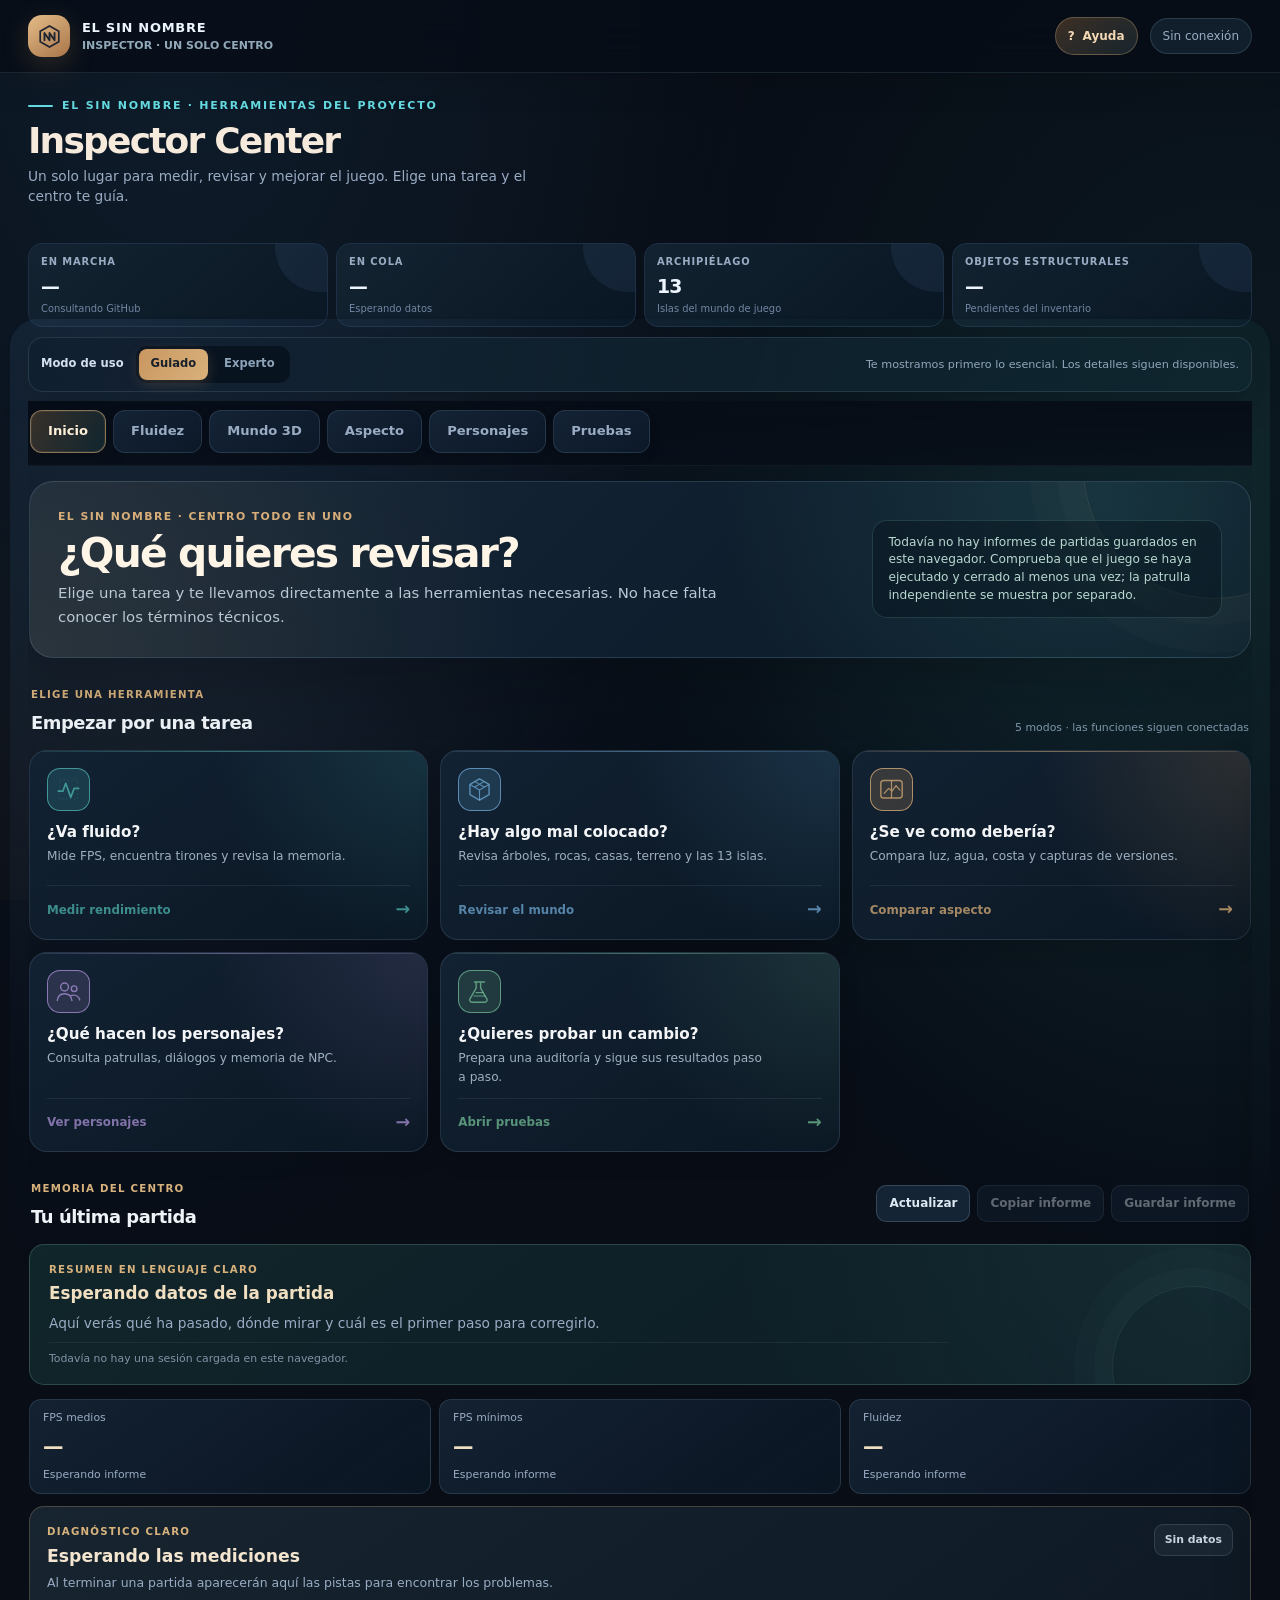
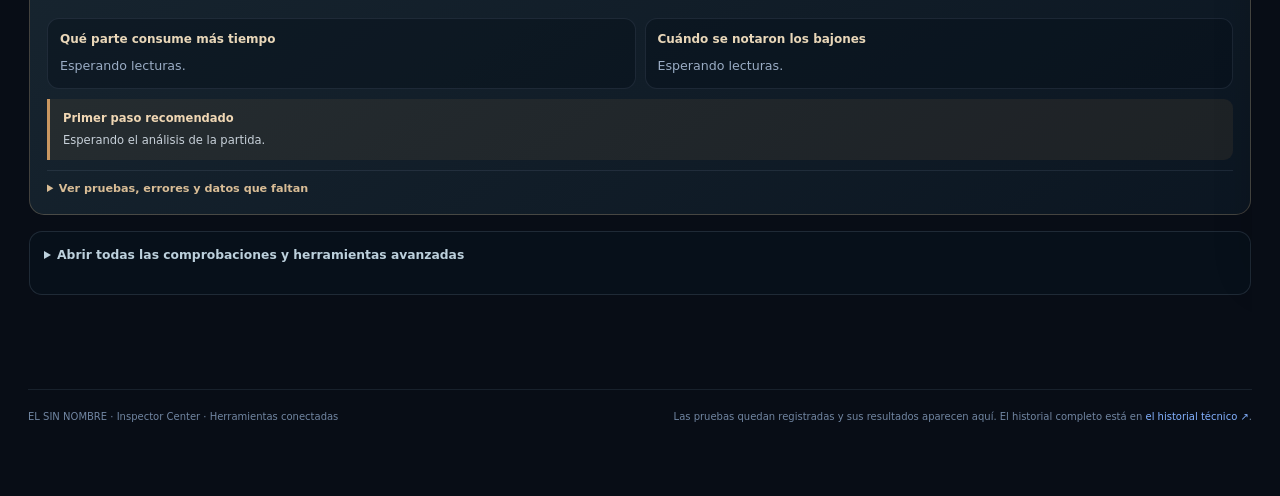
==== commit b4ba3b9b: "Bust Inspector report asset cache" ====
--- a/inspector/index.html
+++ b/inspector/index.html
@@ -7,7 +7,7 @@
 <meta name="description" content="Centro de inspección todo en uno de EL SIN NOMBRE: rendimiento, mundo 3D, aspecto, personajes y pruebas.">
 <title>Inspector Center · EL SIN NOMBRE</title>
 <link rel="stylesheet" href="style.css?v=phase1-live-4">
-<link rel="stylesheet" href="unified-workbench.css?v=5">
+<link rel="stylesheet" href="unified-workbench.css?v=7">
 </head>
 <body>
 <div class="app-shell">
@@ -377,6 +377,6 @@
 <script src="../scripts/npc-agent-core.js" defer></script>
 <script src="../scripts/npc-agent-runtime.js" defer></script>
 <script src="npc-agents.js?v=3" defer></script>
-<script src="unified-workbench.js?v=7" defer></script>
+<script src="unified-workbench.js?v=9" defer></script>
 </body>
 </html>
--- a/inspector/unified-workbench.css
+++ b/inspector/unified-workbench.css
@@ -414,3 +414,6 @@
  body.inspector-guided .section-heading p{font-size:.73rem}
  body.inspector-guided .panel{padding:11px}
 }
+
+
+.wb-report-meta{margin-top:8px!important;padding-top:8px;border-top:1px solid rgba(145,165,189,.12);font-size:.68rem!important;line-height:1.45!important;opacity:.82}
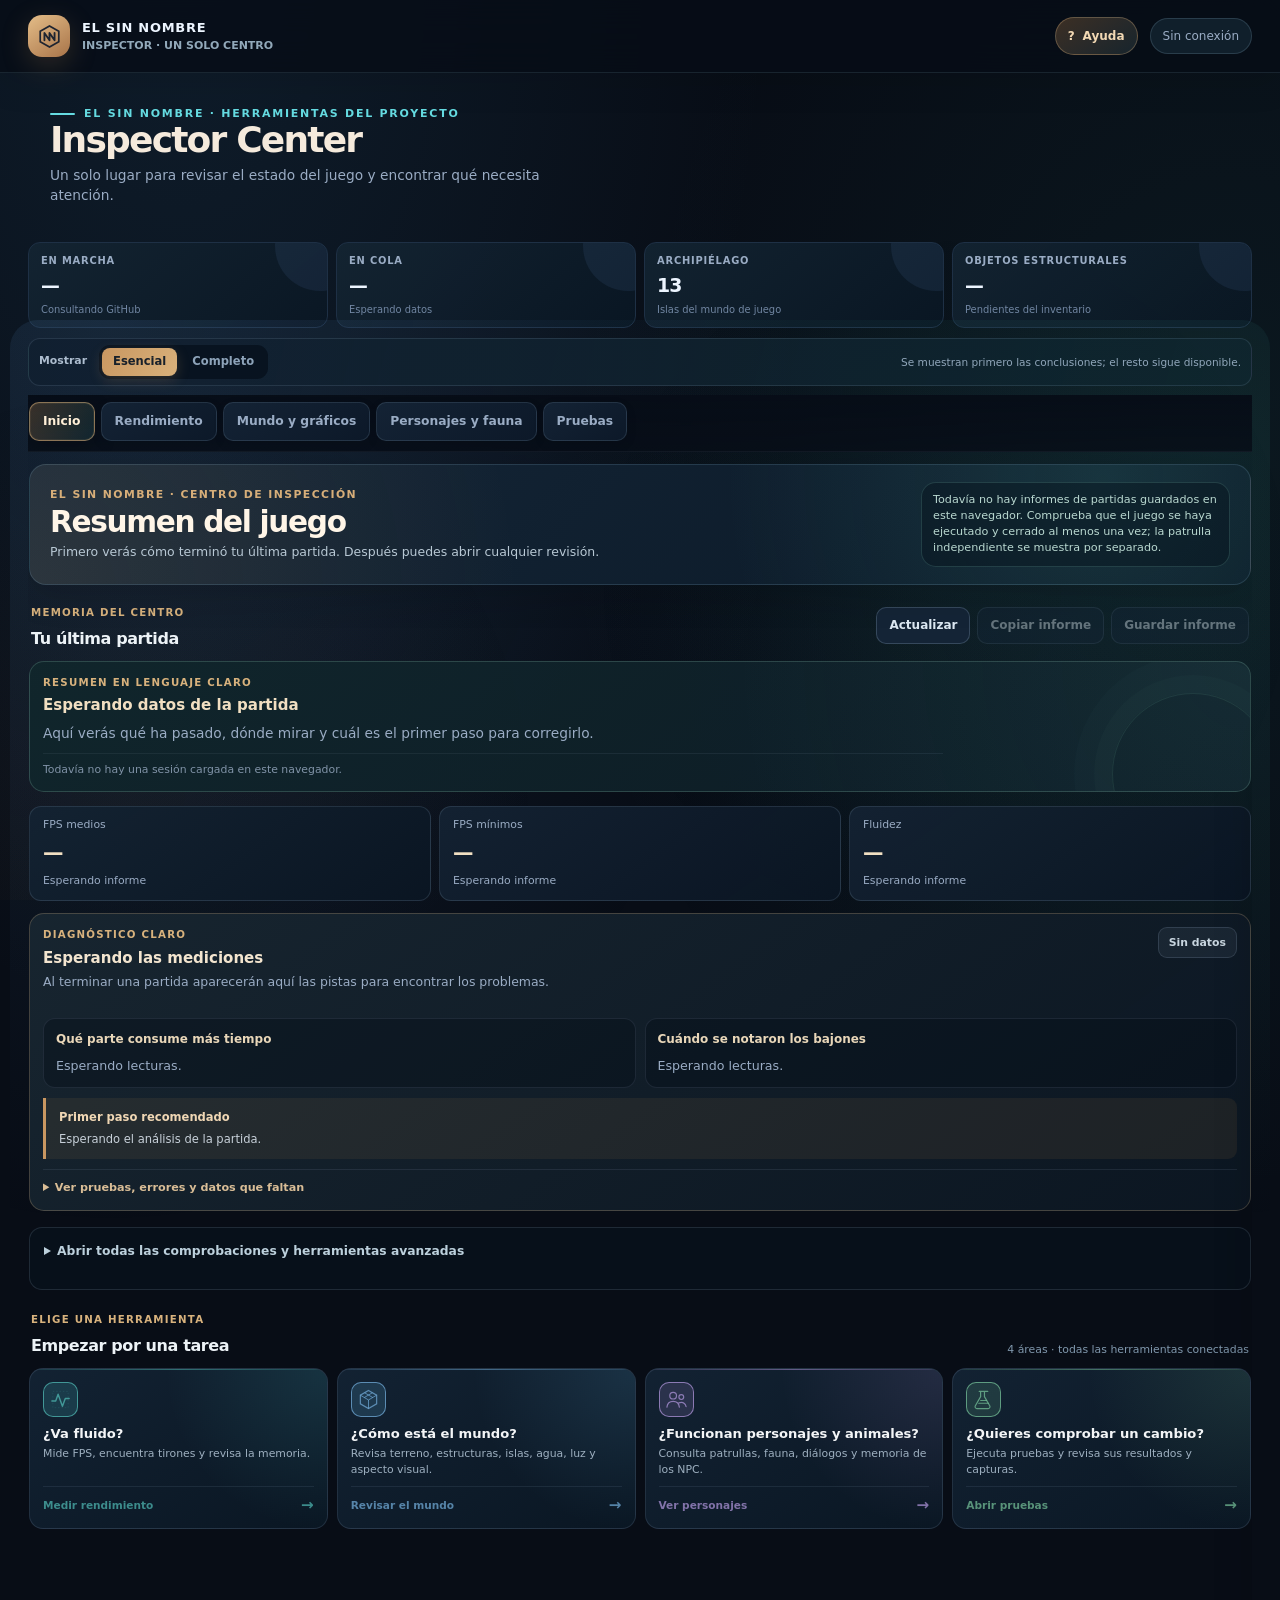
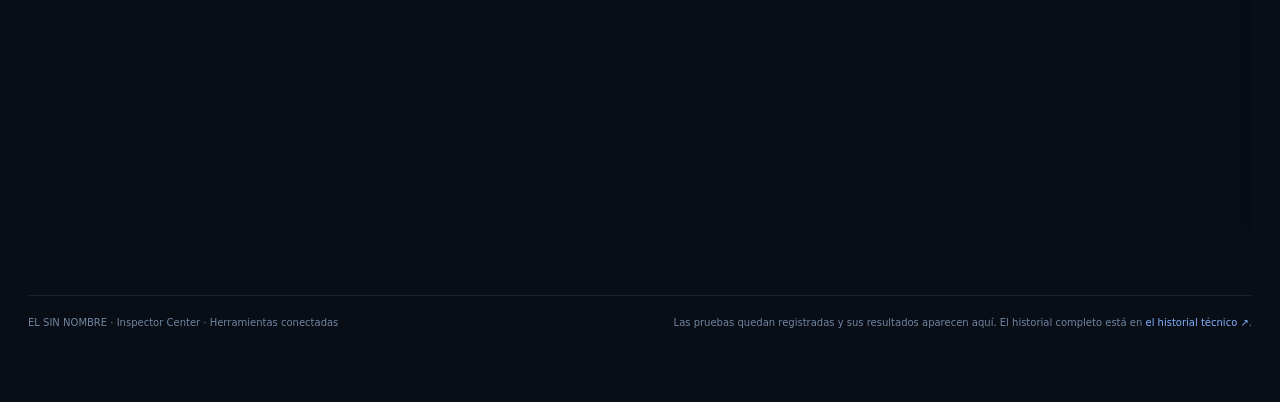
==== commit 39910431: "Actualiza textos y caché de los recursos del Inspector" ====
--- a/inspector/index.html
+++ b/inspector/index.html
@@ -4,10 +4,10 @@
 <meta charset="utf-8">
 <meta name="viewport" content="width=device-width,initial-scale=1,viewport-fit=cover">
 <meta name="theme-color" content="#080d16">
-<meta name="description" content="Centro de inspección todo en uno de EL SIN NOMBRE: rendimiento, mundo 3D, aspecto, personajes y pruebas.">
+<meta name="description" content="Centro de inspección de EL SIN NOMBRE: informes, rendimiento, mundo, personajes y pruebas.">
 <title>Inspector Center · EL SIN NOMBRE</title>
-<link rel="stylesheet" href="style.css?v=phase1-live-4">
-<link rel="stylesheet" href="unified-workbench.css?v=7">
+<link rel="stylesheet" href="style.css?v=phase1-live-5">
+<link rel="stylesheet" href="unified-workbench.css?v=8">
 </head>
 <body>
 <div class="app-shell">
@@ -29,7 +29,7 @@
       <div class="hero-copy">
         <div class="eyebrow">EL SIN NOMBRE · HERRAMIENTAS DEL PROYECTO</div>
         <h1>Inspector Center</h1>
-        <p>Un solo lugar para medir, revisar y mejorar el juego. Elige una tarea y el centro te guía.</p>
+        <p>Un solo lugar para revisar el estado del juego y encontrar qué necesita atención.</p>
       </div>
       <div class="hero-aside">
         <strong>Todo conectado. Nada eliminado.</strong>
@@ -223,6 +223,16 @@
             <div><strong>Calidad de datos</strong><ul id="worldInspectionQuality"><li>Esperando la primera captura.</li></ul></div>
           </div>
         </section>
+        <section class="wildlife-inspection-panel" aria-labelledby="wildlifeInspectionTitle">
+          <div class="wildlife-inspection-head">
+            <div><span class="section-kicker">INVENTARIO BIOLÓGICO</span><h3 id="wildlifeInspectionTitle">Fauna · revisión individual</h3>
+              <p id="wildlifeInspectionSummary">La captura comprobará cuerpo, esqueleto, texturas, escala y clips de animación de cada animal.</p></div>
+            <span class="section-index">DEER · STAG · WOLF</span>
+          </div>
+          <div id="wildlifeInspectionGrid" class="wildlife-inspection-grid">
+            <div class="wildlife-inspection-empty">Todavía no hay datos de fauna. Inicia el juego y pulsa «Capturar la escena».</div>
+          </div>
+        </section>
         <div class="live-diagnostic-actions"><button class="small-button" id="worldInspectionDownload" type="button" disabled>Descargar informe del mundo</button></div>
         <details class="technical"><summary>Ver inventario completo de Babylon.js</summary><pre id="worldInspectionJson">Sin captura todavía.</pre></details>
       </article>
@@ -372,11 +382,11 @@
   </aside>
 </div>
 <script src="app.js?v=20261113.11" defer></script>
-<script type="module" src="phase1-live.js?v=4"></script>
+<script type="module" src="phase1-live.js?v=6"></script>
 <script src="explorer-patrol.js?v=1" defer></script>
 <script src="../scripts/npc-agent-core.js" defer></script>
 <script src="../scripts/npc-agent-runtime.js" defer></script>
 <script src="npc-agents.js?v=3" defer></script>
-<script src="unified-workbench.js?v=9" defer></script>
+<script src="unified-workbench.js?v=11" defer></script>
 </body>
 </html>
--- a/inspector/style.css
+++ b/inspector/style.css
@@ -581,3 +581,31 @@
 .capture-vault-card-foot button{border:0;background:transparent;color:var(--muted);font-size:10px;cursor:pointer}
 .capture-vault-empty{padding:20px;border:1px dashed var(--line);border-radius:12px;color:var(--muted);font-size:12px;text-align:center}
 @media(max-width:560px){.capture-vault{padding:13px}.capture-vault-head{align-items:flex-start;flex-direction:column}.capture-vault-head .primary{width:100%}.capture-vault-grid{grid-template-columns:repeat(2,minmax(0,1fr))}}
+
+
+/* Individual wildlife diagnostics from the Babylon scene capture. */
+.wildlife-inspection-panel{margin:16px 0;padding:18px;border:1px solid rgba(131,177,255,.22);border-radius:18px;background:linear-gradient(145deg,rgba(15,31,49,.86),rgba(8,18,30,.94))}
+.wildlife-inspection-head{display:flex;align-items:flex-start;justify-content:space-between;gap:14px;margin-bottom:14px}
+.wildlife-inspection-head h3{margin:4px 0;font-size:19px;letter-spacing:-.025em}
+.wildlife-inspection-head p{margin:5px 0 0;color:var(--muted);font-size:12px;line-height:1.5}
+.wildlife-inspection-grid{display:grid;grid-template-columns:repeat(auto-fit,minmax(min(100%,280px),1fr));gap:12px}
+.wildlife-inspection-empty{padding:18px;border:1px dashed var(--line);border-radius:12px;color:var(--muted);font-size:12px;text-align:center}
+.wildlife-inspection-card{min-width:0;padding:14px;border:1px solid rgba(108,160,220,.22);border-radius:14px;background:rgba(4,12,22,.76)}
+.wildlife-inspection-card.has-issues{border-color:rgba(235,166,83,.5)}
+.wildlife-inspection-card-head{display:flex;align-items:flex-start;justify-content:space-between;gap:10px;margin-bottom:12px}
+.wildlife-inspection-card-head>div{display:grid;gap:3px;min-width:0}
+.wildlife-inspection-card-head strong{font-size:15px}
+.wildlife-inspection-card-head small{color:var(--muted);font-size:10px;overflow-wrap:anywhere}
+.wildlife-inspection-status{flex:0 0 auto;padding:5px 8px;border:1px solid var(--line);border-radius:999px;font-size:9px;font-weight:800;letter-spacing:.04em}
+.wildlife-inspection-status.is-ok{color:#9fe1b4;border-color:rgba(104,202,139,.35);background:rgba(70,150,99,.12)}
+.wildlife-inspection-status.is-warning{color:#f0c17d;border-color:rgba(235,166,83,.4);background:rgba(180,116,36,.12)}
+.wildlife-inspection-facts{display:grid;gap:6px}
+.wildlife-inspection-line{display:grid;grid-template-columns:minmax(90px,.8fr) minmax(0,1.2fr);gap:8px;padding:6px 0;border-bottom:1px solid rgba(120,150,185,.12);font-size:11px}
+.wildlife-inspection-key{color:var(--muted)}
+.wildlife-inspection-line strong{font-size:11px;font-weight:650;text-align:right;overflow-wrap:anywhere}
+.wildlife-inspection-faults{margin:10px 0 0;padding-left:18px;color:#f0c17d;font-size:11px;line-height:1.5}
+.wildlife-inspection-details{margin-top:10px;border-top:1px solid rgba(120,150,185,.16);padding-top:9px}
+.wildlife-inspection-details summary{cursor:pointer;color:#aac5e8;font-size:11px;font-weight:700}
+.wildlife-inspection-detail-body{margin-top:8px;max-height:260px;overflow:auto}
+.wildlife-inspection-detail-body .wildlife-inspection-line{grid-template-columns:minmax(100px,.9fr) minmax(0,1.1fr);font-size:10px}
+@media(max-width:560px){.wildlife-inspection-panel{padding:13px}.wildlife-inspection-head{display:grid}.wildlife-inspection-head .section-index{justify-self:start}.wildlife-inspection-grid{grid-template-columns:1fr}}
--- a/inspector/unified-workbench.css
+++ b/inspector/unified-workbench.css
@@ -417,3 +417,77 @@
 
 
 .wb-report-meta{margin-top:8px!important;padding-top:8px;border-top:1px solid rgba(145,165,189,.12);font-size:.68rem!important;line-height:1.45!important;opacity:.82}
+
+
+/* Command-center refresh: fewer areas, clearer hierarchy, same tools underneath. */
+.hero{padding:18px 22px;margin:8px 0 10px;border-radius:18px}
+.hero-aside{display:none!important}
+.hero-copy h1{font-size:clamp(1.55rem,3vw,2.05rem);margin:0 0 5px}
+.hero-copy p{max-width:66ch;font-size:.84rem;line-height:1.45;margin:0}
+.overview{grid-template-columns:repeat(4,minmax(0,1fr));gap:7px;margin:0 0 10px}
+.overview-card{min-height:0;padding:9px 12px;border-radius:12px}
+.overview-label{font-size:.62rem;letter-spacing:.08em}
+.overview-value{font-size:1.18rem;margin:3px 0}
+.overview-foot{font-size:.62rem;line-height:1.3}
+.workbench-shell{margin-top:0}
+.workbench-modebar{min-height:42px;padding:6px 10px;border-radius:12px;box-shadow:none}
+.workbench-modebar-label{font-size:.68rem;color:#aebed0}
+.workbench-mode-button{min-height:28px;padding:5px 11px}
+.workbench-mode-hint{font-size:.66rem}
+.workbench-tabs{gap:6px;padding:7px 1px 10px}
+.workbench-tab{min-height:39px;padding:8px 13px;border-radius:10px;font-size:.77rem}
+.workbench-page-heading{margin:8px 0 12px}
+.workbench-page-heading h2{font-size:clamp(1.25rem,2.5vw,1.72rem)}
+.workbench-page-heading p{font-size:.8rem;line-height:1.4}
+.wb-welcome{grid-template-columns:minmax(0,1fr) minmax(190px,.36fr);gap:13px;padding:17px 20px;margin:7px 0 15px;border-radius:17px;box-shadow:0 12px 34px rgba(0,0,0,.14)}
+.wb-welcome:after{display:none}
+.wb-welcome h2{font-size:clamp(1.35rem,2.6vw,1.85rem);margin:3px 0 5px}
+.wb-welcome p{font-size:.78rem;line-height:1.45}
+.wb-home-quick-status{min-height:48px;padding:9px 11px;font-size:.7rem}
+.wb-mode-section,.wb-latest-section{margin-bottom:17px}
+.wb-section-title{margin-bottom:9px}
+.wb-section-title h3{font-size:1rem}
+.wb-mode-grid{grid-template-columns:repeat(4,minmax(0,1fr));gap:9px}
+.wb-mode-card{min-height:142px;padding:13px 13px 11px;gap:9px;border-radius:14px;box-shadow:none}
+.wb-mode-icon{width:35px;height:35px;border-radius:10px}
+.wb-mode-icon svg{width:23px;height:23px}
+.wb-mode-copy{gap:4px}
+.wb-mode-copy strong{font-size:.82rem;line-height:1.25}
+.wb-mode-copy small{font-size:.68rem;line-height:1.4}
+.wb-mode-action{font-size:.66rem;padding-top:7px}
+.wb-mode-action span{font-size:.95rem}
+.wb-quick-read{padding:14px 16px}
+.wb-quick-read h3{font-size:.98rem}
+.wb-report-card{padding:13px}
+.wb-report-card h3{font-size:.94rem}
+.workbench-subtabs{gap:6px;padding-bottom:9px}
+.workbench-subtab{min-height:34px;padding:7px 10px;font-size:.71rem}
+.workbench-page-body{gap:10px}
+.workbench-page-body .section,.workbench-subview:not([hidden]) .section{animation:none}
+@media(max-width:1050px){
+ .wb-mode-grid{grid-template-columns:repeat(2,minmax(0,1fr))}
+}
+@media(max-width:920px){
+ .overview{grid-template-columns:repeat(4,minmax(0,1fr))}
+ .wb-welcome{grid-template-columns:minmax(0,1fr) minmax(180px,.4fr)}
+}
+@media(max-width:620px){
+ .hero{padding:13px 15px;margin:6px 0 8px}
+ .hero-copy h1{font-size:1.5rem}
+ .hero-copy p{font-size:.75rem}
+ .overview{grid-template-columns:repeat(2,minmax(0,1fr));gap:6px}
+ .overview-card{padding:8px 10px}
+ .overview-value{font-size:1.08rem}
+ .workbench-modebar{gap:6px}
+ .workbench-mode-hint{flex-basis:100%;margin:0;text-align:left}
+ .wb-welcome{grid-template-columns:1fr;padding:14px 15px;margin-bottom:12px}
+ .wb-welcome h2{font-size:1.48rem}
+ .wb-home-quick-status{min-height:0}
+ .wb-mode-grid{grid-template-columns:1fr;gap:7px}
+ .wb-mode-card{display:grid;grid-template-columns:36px minmax(0,1fr);gap:7px 10px;min-height:0;padding:10px 11px}
+ .wb-mode-icon{grid-row:1/3}
+ .wb-mode-copy{align-self:center}
+ .wb-mode-action{grid-column:2;margin:0;padding-top:6px}
+ .wb-section-note{display:none}
+ .workbench-tab{font-size:.72rem;padding:7px 10px}
+}
